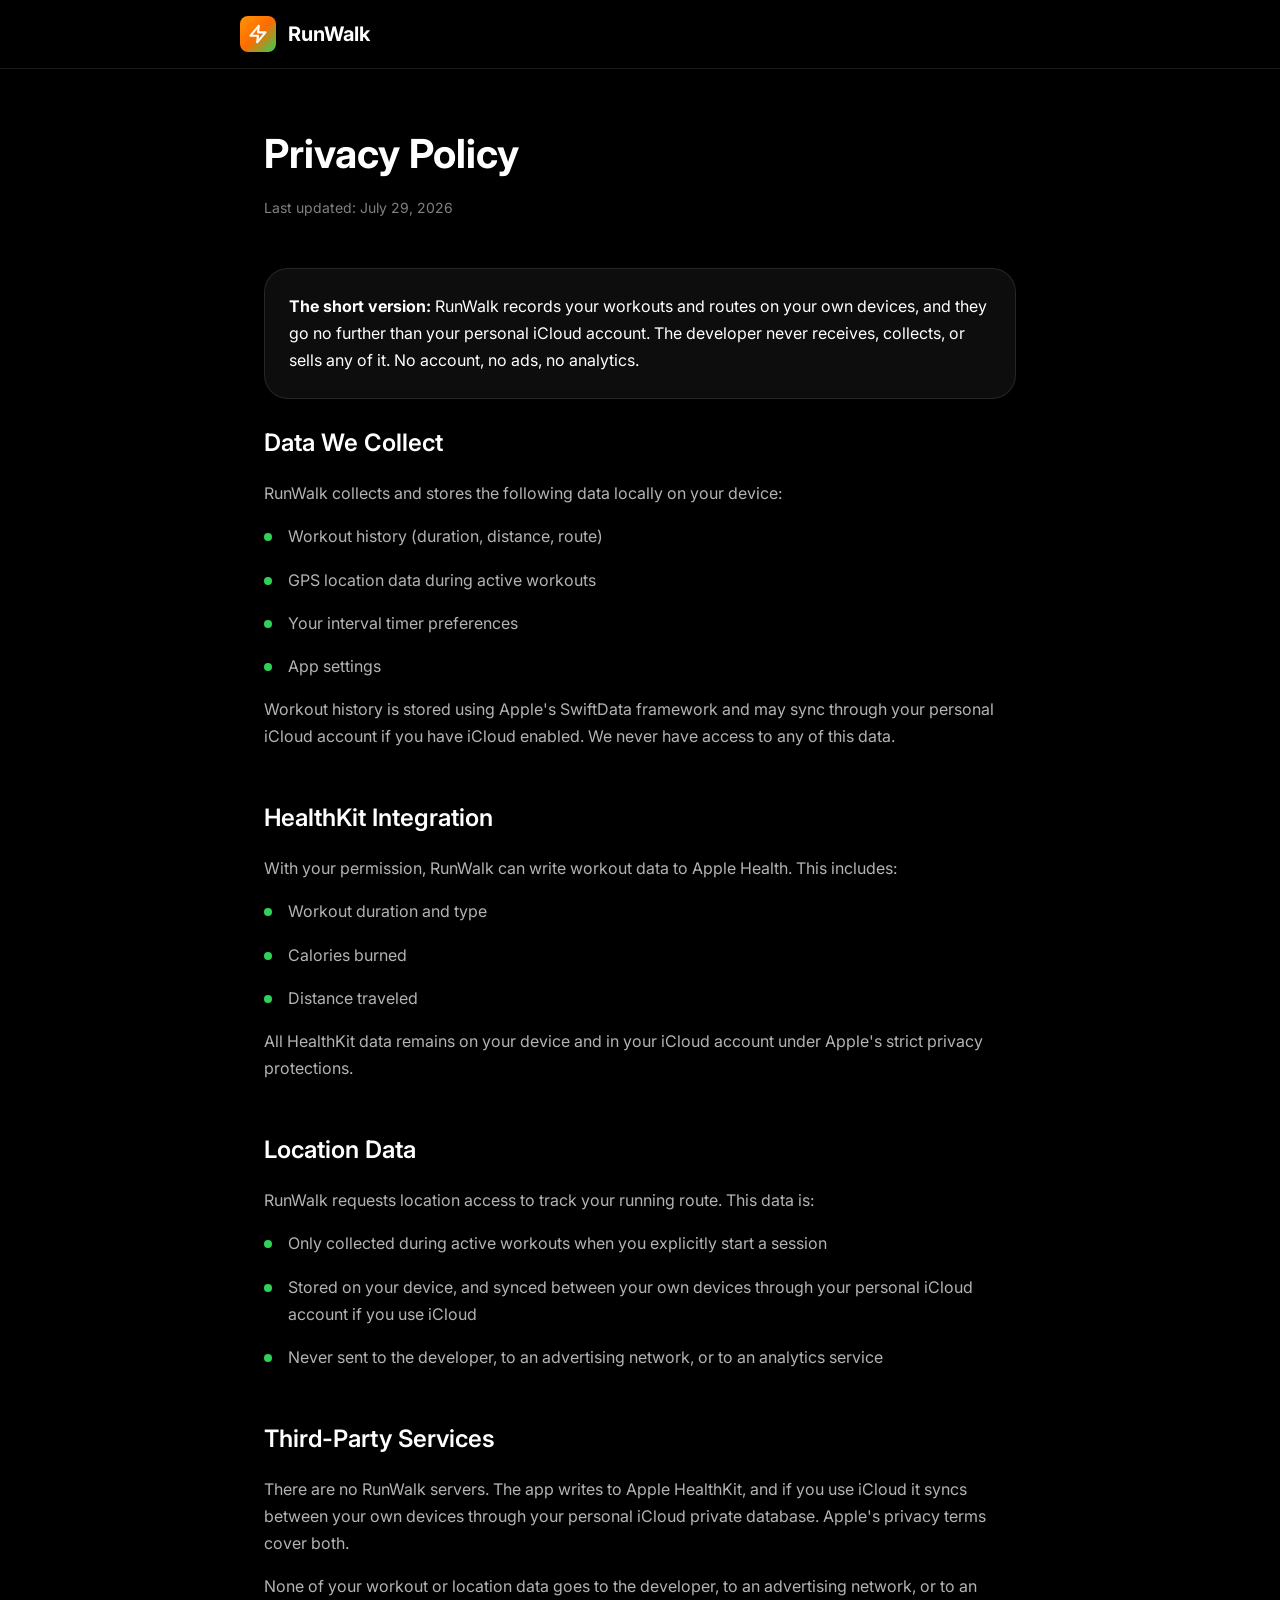
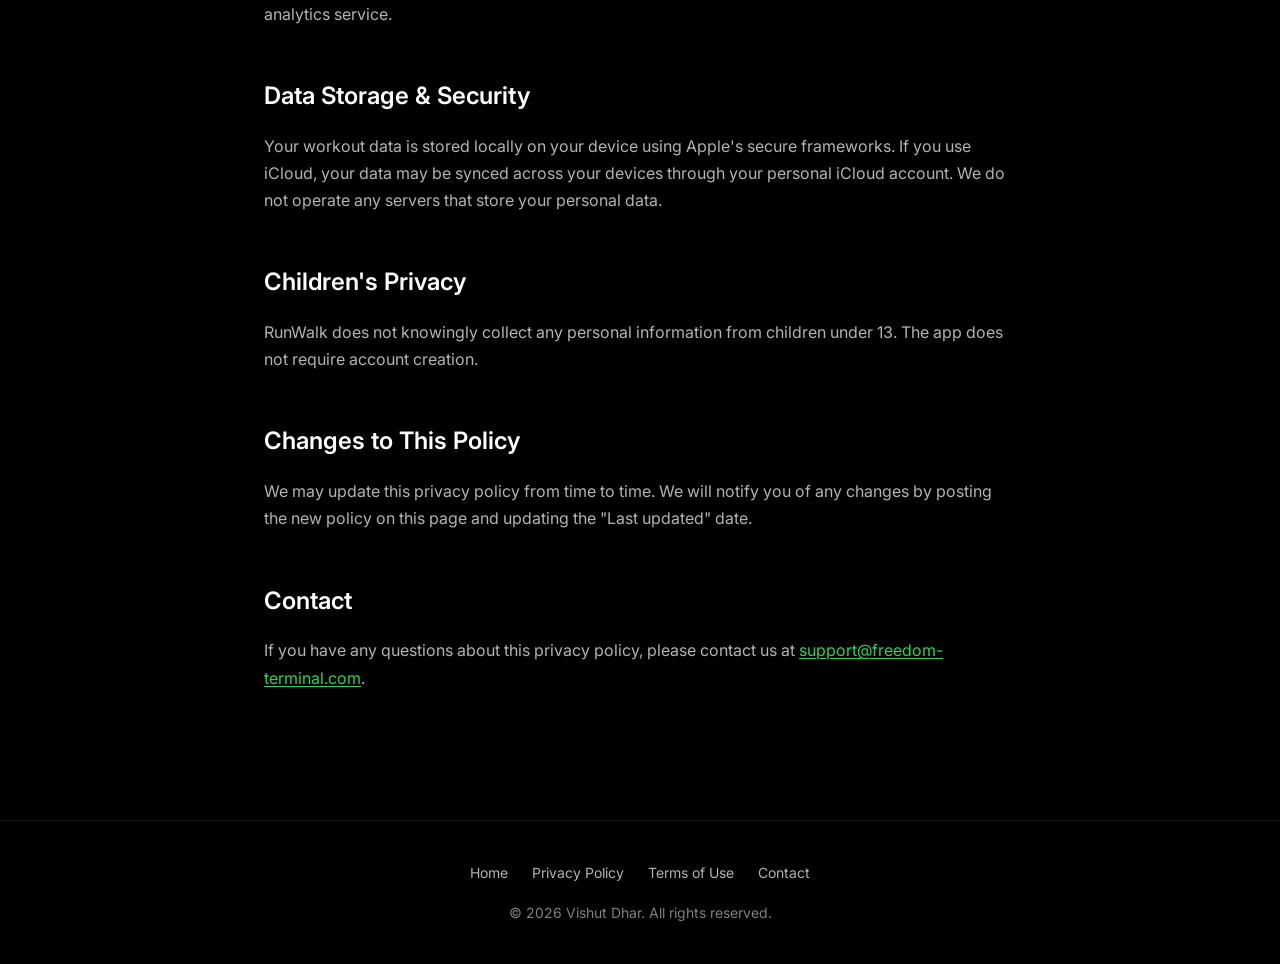
==== privacy.html @ a75c0022 "Take the overclaims out of the feature list and the policy The GPS card packed a live map and a save" ====
<!DOCTYPE html>
<html lang="en">
<head>
    <meta charset="UTF-8">
    <meta name="viewport" content="width=device-width, initial-scale=1.0">
    <meta name="description" content="RunWalk Privacy Policy - Learn how we protect your data.">
    <title>Privacy Policy - RunWalk</title>

    <link rel="icon" type="image/png" href="favicon.png">
    <link rel="apple-touch-icon" href="apple-touch-icon.png">

    <link rel="preconnect" href="https://fonts.googleapis.com">
    <link rel="preconnect" href="https://fonts.gstatic.com" crossorigin>
    <link href="https://fonts.googleapis.com/css2?family=Inter:wght@400;600;700&display=swap" rel="stylesheet">
    <link rel="canonical" href="https://vishutdhar.github.io/runwalk-site/privacy.html">
    <link rel="stylesheet" href="legal.css">
</head>
<body>
    <nav class="nav">
        <div class="nav-content">
            <a href="index.html" class="nav-logo">
                <div class="nav-logo-icon">
                    <svg width="20" height="20" viewBox="0 0 24 24" fill="none" stroke="white" stroke-width="2.5" stroke-linecap="round" stroke-linejoin="round" aria-hidden="true" focusable="false">
                        <path d="M13 2L3 14h9l-1 8 10-12h-9l1-8z"/>
                    </svg>
                </div>
                RunWalk
            </a>
        </div>
    </nav>

    <main class="content">
        <h1 class="page-title">Privacy Policy</h1>
        <p class="page-updated">Last updated: July 29, 2026</p>

        <div class="highlight-box">
            <p><strong>The short version:</strong> RunWalk records your workouts and routes on your own devices, and they go no further than your personal iCloud account. The developer never receives, collects, or sells any of it. No account, no ads, no analytics.</p>
        </div>

        <section class="section">
            <h2>Data We Collect</h2>
            <p>RunWalk collects and stores the following data locally on your device:</p>
            <ul role="list">
                <li>Workout history (duration, distance, route)</li>
                <li>GPS location data during active workouts</li>
                <li>Your interval timer preferences</li>
                <li>App settings</li>
            </ul>
            <p>Workout history is stored using Apple's SwiftData framework and may sync through your personal iCloud account if you have iCloud enabled. We never have access to any of this data.</p>
        </section>

        <section class="section">
            <h2>HealthKit Integration</h2>
            <p>With your permission, RunWalk can write workout data to Apple Health. This includes:</p>
            <ul role="list">
                <li>Workout duration and type</li>
                <li>Calories burned</li>
                <li>Distance traveled</li>
            </ul>
            <p>All HealthKit data remains on your device and in your iCloud account under Apple's strict privacy protections.</p>
        </section>

        <section class="section">
            <h2>Location Data</h2>
            <p>RunWalk requests location access to track your running route. This data is:</p>
            <ul role="list">
                <li>Only collected during active workouts when you explicitly start a session</li>
                <li>Stored on your device, and synced between your own devices through your personal iCloud account if you use iCloud</li>
                <li>Never sent to the developer, to an advertising network, or to an analytics service</li>
            </ul>
        </section>

        <section class="section">
            <h2>Third-Party Services</h2>
            <p>There are no RunWalk servers. The app writes to Apple HealthKit, and if you use iCloud it syncs between your own devices through your personal iCloud private database. Apple's privacy terms cover both.</p>
            <p>None of your workout or location data goes to the developer, to an advertising network, or to an analytics service.</p>
        </section>

        <section class="section">
            <h2>Data Storage & Security</h2>
            <p>Your workout data is stored locally on your device using Apple's secure frameworks. If you use iCloud, your data may be synced across your devices through your personal iCloud account. We do not operate any servers that store your personal data.</p>
        </section>

        <section class="section">
            <h2>Children's Privacy</h2>
            <p>RunWalk does not knowingly collect any personal information from children under 13. The app does not require account creation.</p>
        </section>

        <section class="section">
            <h2>Changes to This Policy</h2>
            <p>We may update this privacy policy from time to time. We will notify you of any changes by posting the new policy on this page and updating the "Last updated" date.</p>
        </section>

        <section class="section">
            <h2>Contact</h2>
            <p>If you have any questions about this privacy policy, please contact us at <a href="mailto:support@freedom-terminal.com">support@freedom-terminal.com</a>.</p>
        </section>
    </main>

    <footer class="footer">
        <div class="footer-links">
            <a href="index.html" class="footer-link">Home</a>
            <a href="privacy.html" class="footer-link">Privacy Policy</a>
            <a href="terms.html" class="footer-link">Terms of Use</a>
            <a href="mailto:support@freedom-terminal.com" class="footer-link">Contact</a>
        </div>
        <p class="footer-copyright">&copy; 2026 Vishut Dhar. All rights reserved.</p>
    </footer>
</body>
</html>
---- legal.css ----
/* Shared styles for legal pages (Privacy Policy, Terms of Use) */

:root {
    --color-bg: #000000;
    --color-bg-elevated: #1c1c1e;
    --color-bg-glass: rgba(255, 255, 255, 0.05);
    --color-border-glass: rgba(255, 255, 255, 0.1);
    --color-text-primary: #ffffff;
    --color-text-secondary: rgba(255, 255, 255, 0.7);
    --color-text-tertiary: rgba(255, 255, 255, 0.5);
    --color-accent: #30d158;
    --gradient-hero: linear-gradient(135deg, #ff9500 0%, #ff6b00 50%, #30d158 100%);
    --font-family: 'Inter', -apple-system, BlinkMacSystemFont, 'Segoe UI', Roboto, sans-serif;
    --radius-sm: 8px;
    --radius-lg: 24px;
    --max-width: 800px;
}

*, *::before, *::after {
    margin: 0;
    padding: 0;
    box-sizing: border-box;
}

html {
    scroll-behavior: smooth;
    -webkit-font-smoothing: antialiased;
}

body {
    font-family: var(--font-family);
    background-color: var(--color-bg);
    color: var(--color-text-primary);
    line-height: 1.7;
}

a {
    color: var(--color-accent);
    text-decoration: none;
}

a:hover {
    text-decoration: underline;
}

/* Links sitting inside a sentence are underlined at rest, not only on hover.
   The accent against body text is close to 1:1 in luminance, so colour alone
   is no distinction at all to a reader who cannot separate those two hues.
   Links in the nav and footer are found by position rather than by contrast
   with surrounding prose, so they keep the plain treatment. */
.section p a,
.section li a,
.highlight-box a {
    text-decoration: underline;
    text-underline-offset: 2px;
}

a:focus-visible {
    outline: 2px solid var(--color-accent);
    outline-offset: 2px;
}

.nav {
    position: fixed;
    top: 0;
    left: 0;
    right: 0;
    z-index: 1000;
    padding: 16px 24px;
    background: rgba(0, 0, 0, 0.8);
    backdrop-filter: blur(20px);
    -webkit-backdrop-filter: blur(20px);
    border-bottom: 1px solid var(--color-border-glass);
}

.nav-content {
    max-width: var(--max-width);
    margin: 0 auto;
    display: flex;
    align-items: center;
    justify-content: space-between;
}

.nav-logo {
    display: flex;
    align-items: center;
    gap: 12px;
    font-weight: 700;
    font-size: 1.25rem;
    color: var(--color-text-primary);
    text-decoration: none;
}

.nav-logo-icon {
    width: 36px;
    height: 36px;
    background: var(--gradient-hero);
    border-radius: var(--radius-sm);
    display: flex;
    align-items: center;
    justify-content: center;
}

.content {
    max-width: var(--max-width);
    margin: 0 auto;
    padding: 120px 24px 80px;
}

.page-title {
    font-size: 2.5rem;
    font-weight: 700;
    margin-bottom: 8px;
}

.page-updated {
    color: var(--color-text-tertiary);
    font-size: 0.875rem;
    margin-bottom: 48px;
}

.section {
    margin-bottom: 48px;
}

.section h2 {
    font-size: 1.5rem;
    font-weight: 600;
    margin-bottom: 16px;
    color: var(--color-text-primary);
}

.section p, .section li {
    color: var(--color-text-secondary);
    margin-bottom: 16px;
}

.section ul {
    list-style: none;
    padding-left: 0;
}

.section li {
    padding-left: 24px;
    position: relative;
}

.section li::before {
    content: '';
    position: absolute;
    left: 0;
    top: 10px;
    width: 8px;
    height: 8px;
    background: var(--color-accent);
    border-radius: 50%;
}

.highlight-box {
    background: var(--color-bg-glass);
    border: 1px solid var(--color-border-glass);
    border-radius: var(--radius-lg);
    padding: 24px;
    margin: 24px 0;
}

.highlight-box p {
    margin-bottom: 0;
}

.footer {
    border-top: 1px solid var(--color-border-glass);
    padding: 40px 24px;
    text-align: center;
}

.footer-links {
    display: flex;
    gap: 24px;
    justify-content: center;
    margin-bottom: 16px;
}

.footer-link {
    color: var(--color-text-secondary);
    font-size: 0.875rem;
}

.footer-copyright {
    color: var(--color-text-tertiary);
    font-size: 0.875rem;
}
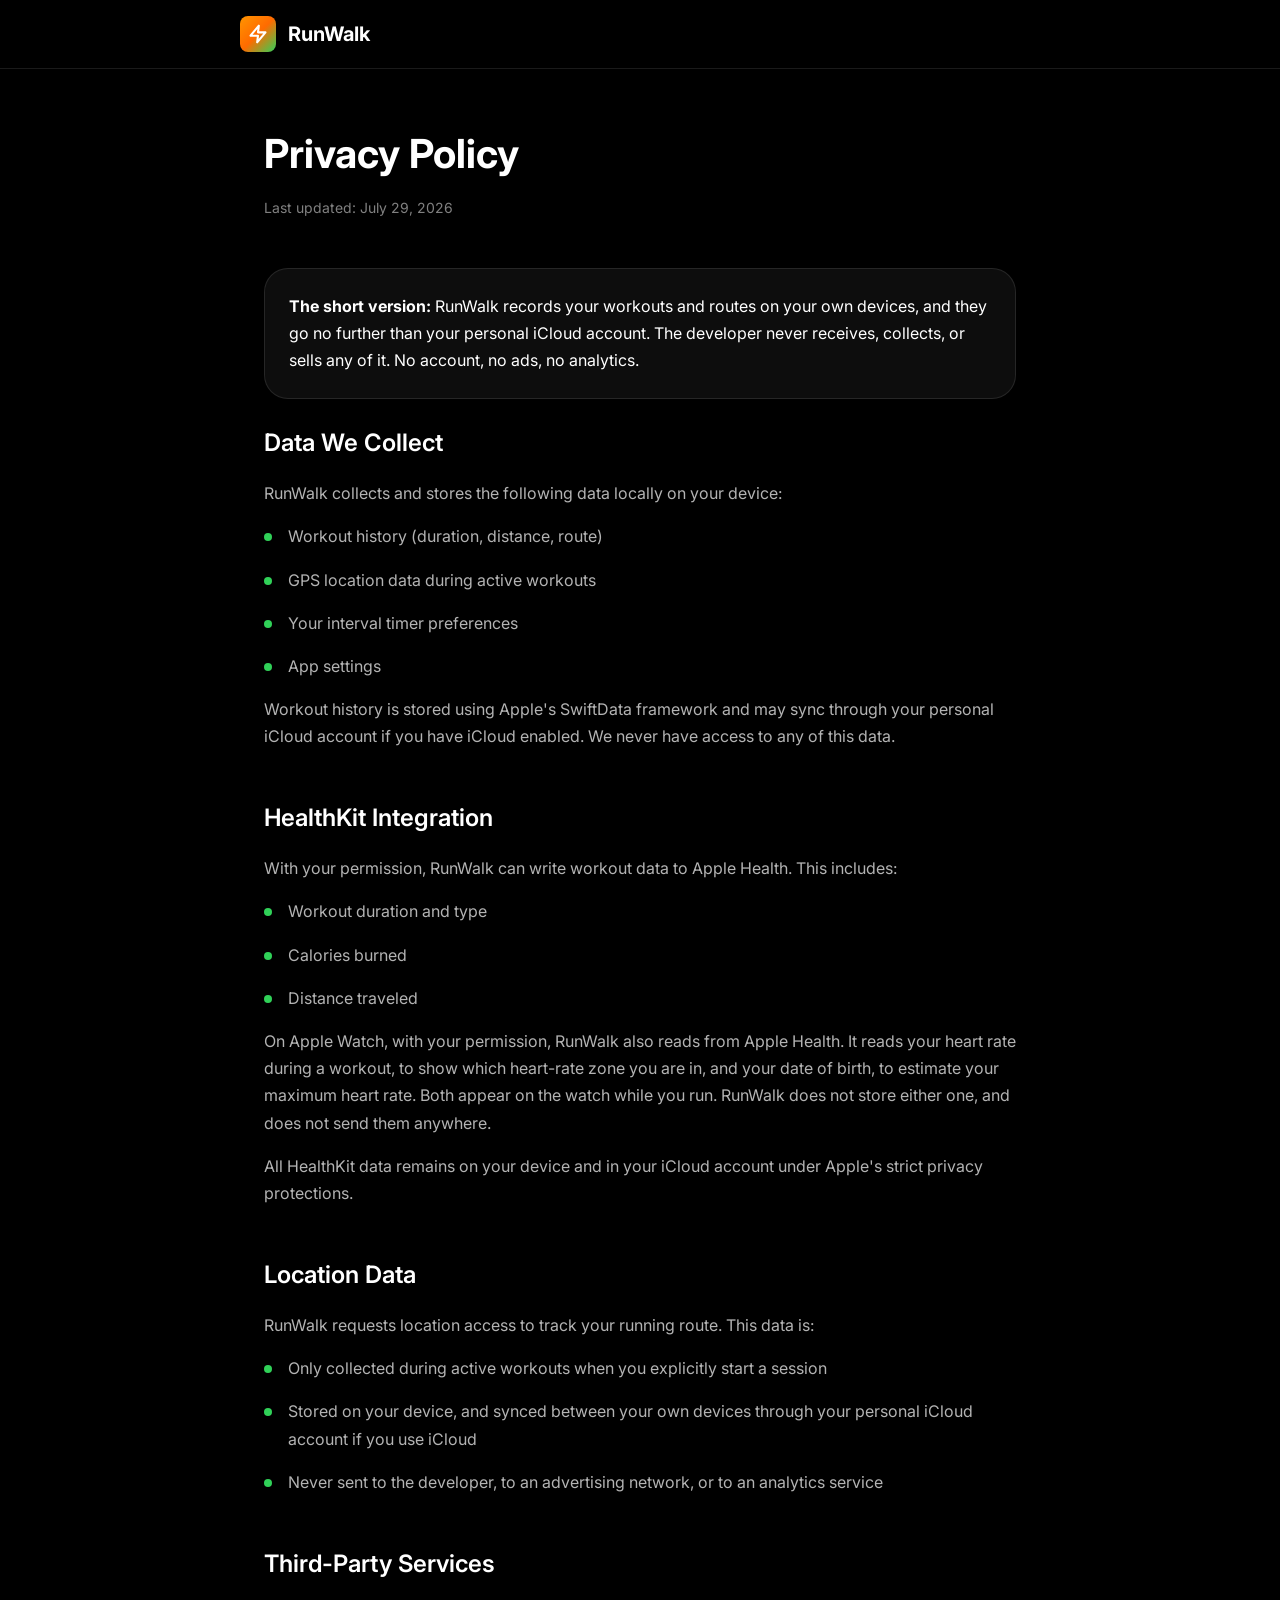
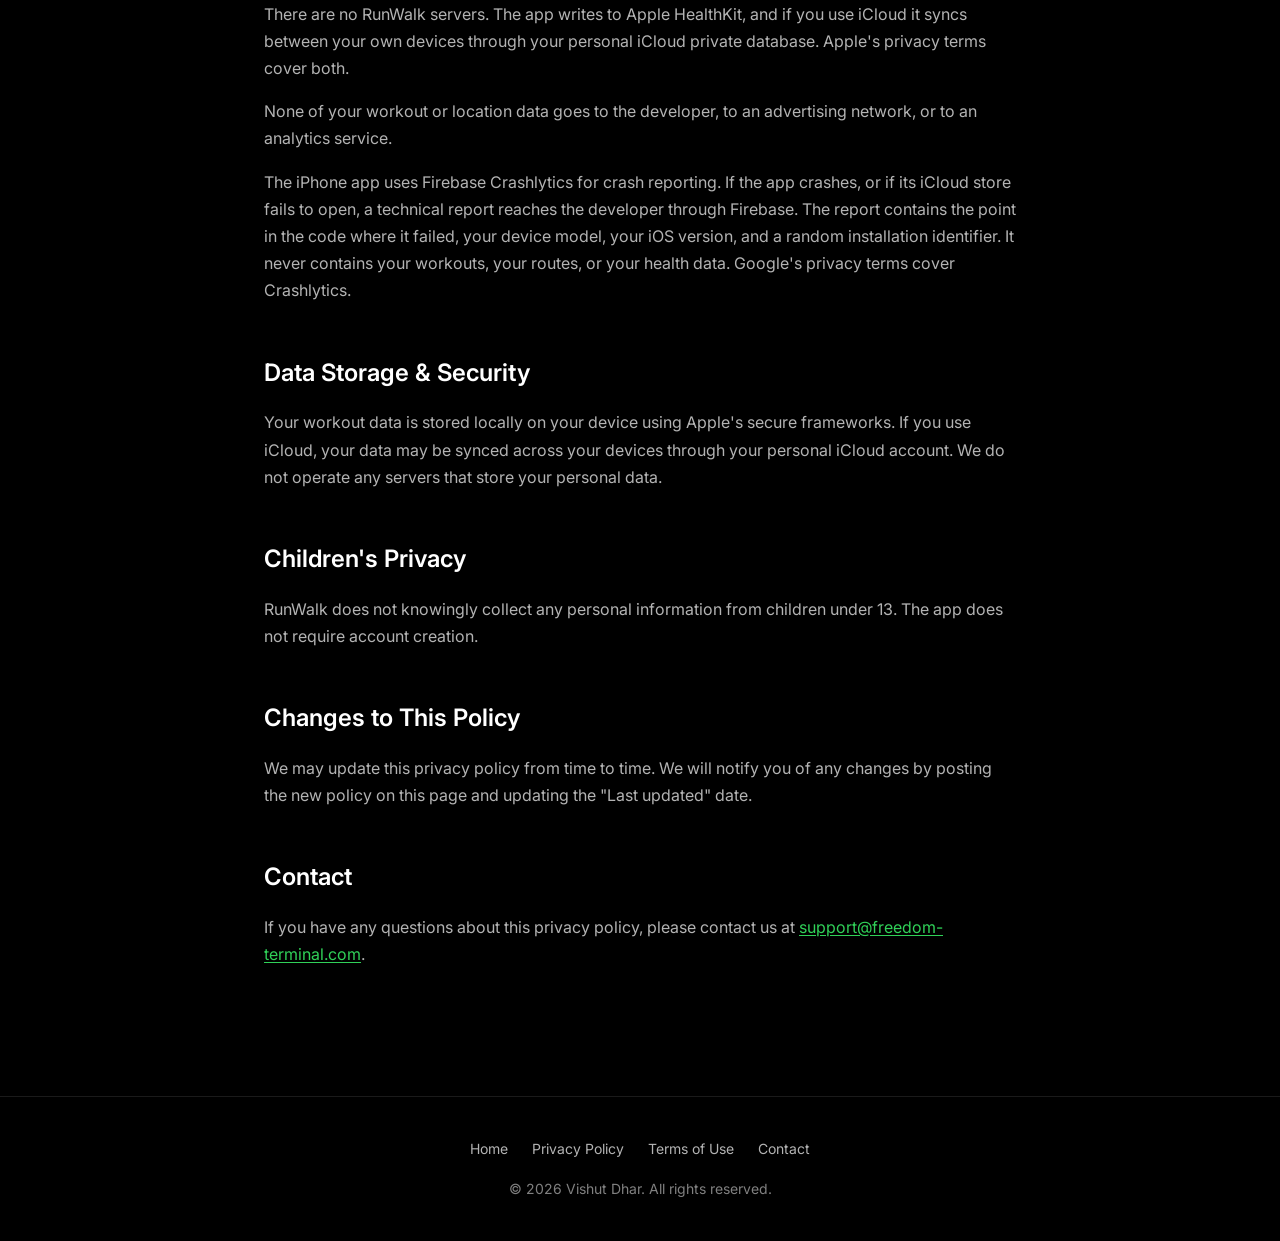
==== commit 23f4d880: "Disclose the health reads and the crash reports The HealthKit section described only what the app wr" ====
--- a/privacy.html
+++ b/privacy.html
@@ -57,6 +57,7 @@
                 <li>Calories burned</li>
                 <li>Distance traveled</li>
             </ul>
+            <p>On Apple Watch, with your permission, RunWalk also reads from Apple Health. It reads your heart rate during a workout, to show which heart-rate zone you are in, and your date of birth, to estimate your maximum heart rate. Both appear on the watch while you run. RunWalk does not store either one, and does not send them anywhere.</p>
             <p>All HealthKit data remains on your device and in your iCloud account under Apple's strict privacy protections.</p>
         </section>
 
@@ -74,6 +75,7 @@
             <h2>Third-Party Services</h2>
             <p>There are no RunWalk servers. The app writes to Apple HealthKit, and if you use iCloud it syncs between your own devices through your personal iCloud private database. Apple's privacy terms cover both.</p>
             <p>None of your workout or location data goes to the developer, to an advertising network, or to an analytics service.</p>
+            <p>The iPhone app uses Firebase Crashlytics for crash reporting. If the app crashes, or if its iCloud store fails to open, a technical report reaches the developer through Firebase. The report contains the point in the code where it failed, your device model, your iOS version, and a random installation identifier. It never contains your workouts, your routes, or your health data. Google's privacy terms cover Crashlytics.</p>
         </section>
 
         <section class="section">
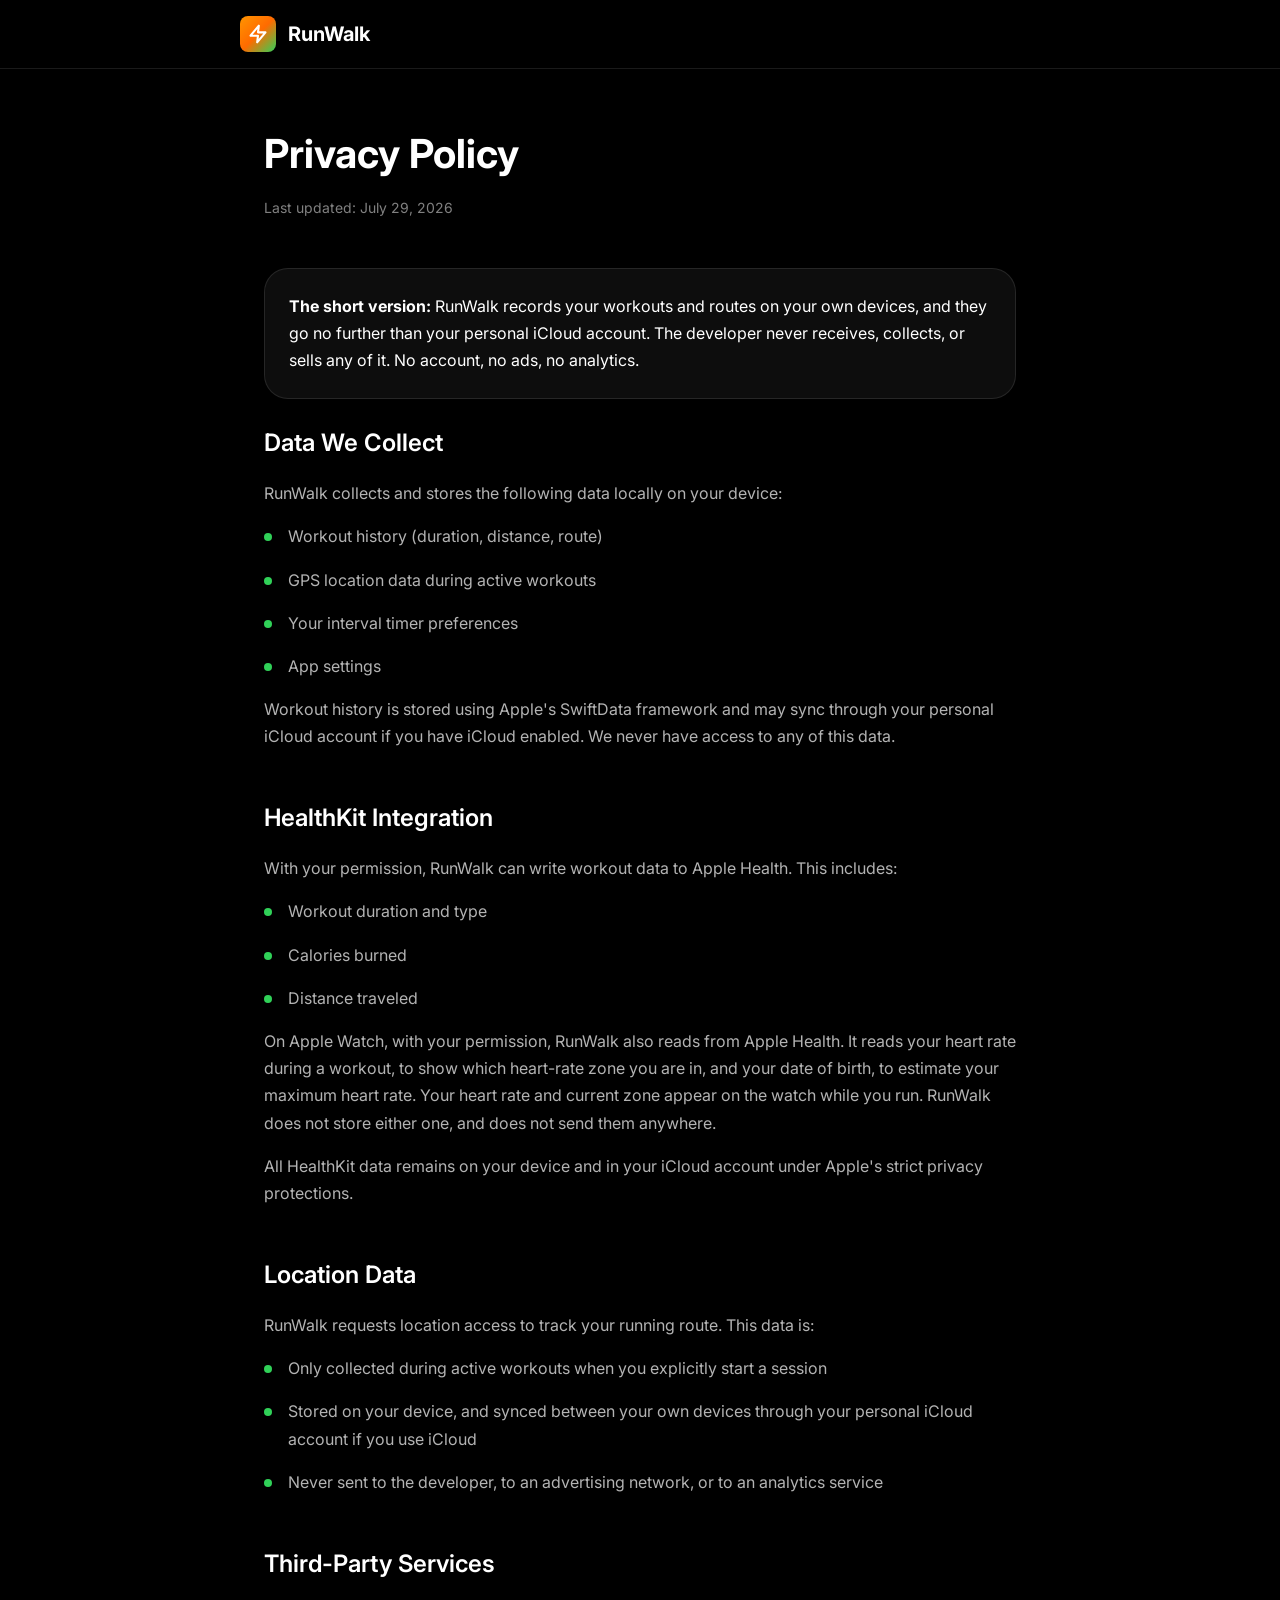
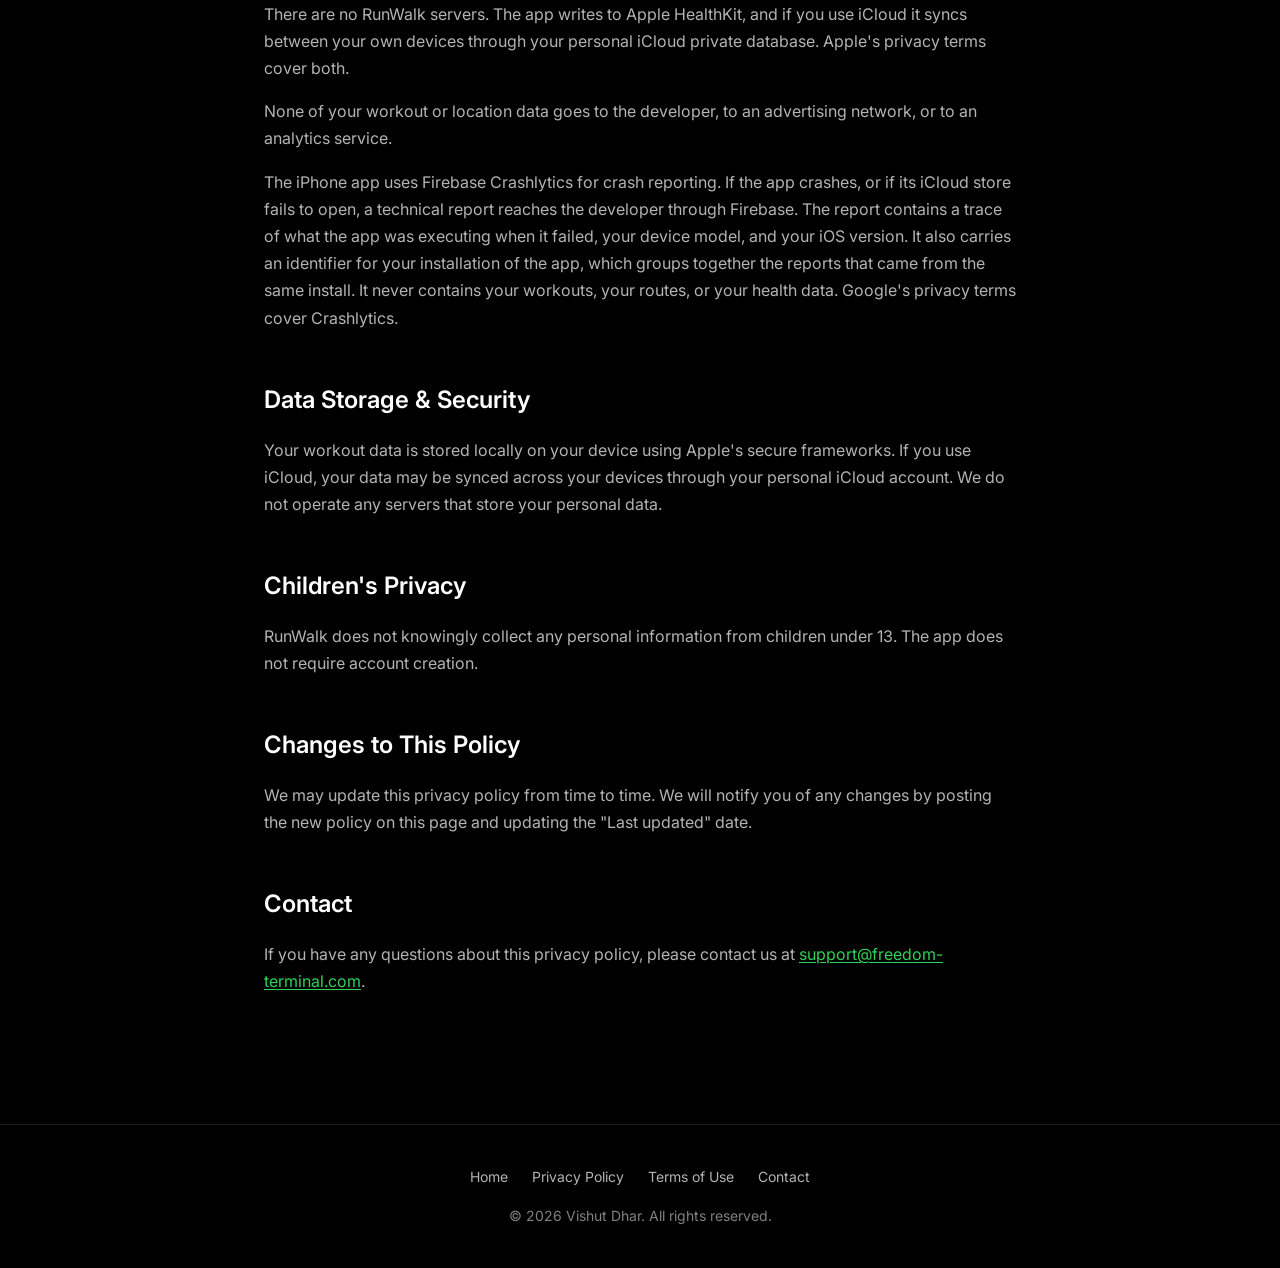
==== commit f8111222: "Say what the watch shows and what a crash report carries The heart-rate paragraph said both readings" ====
--- a/privacy.html
+++ b/privacy.html
@@ -57,7 +57,7 @@
                 <li>Calories burned</li>
                 <li>Distance traveled</li>
             </ul>
-            <p>On Apple Watch, with your permission, RunWalk also reads from Apple Health. It reads your heart rate during a workout, to show which heart-rate zone you are in, and your date of birth, to estimate your maximum heart rate. Both appear on the watch while you run. RunWalk does not store either one, and does not send them anywhere.</p>
+            <p>On Apple Watch, with your permission, RunWalk also reads from Apple Health. It reads your heart rate during a workout, to show which heart-rate zone you are in, and your date of birth, to estimate your maximum heart rate. Your heart rate and current zone appear on the watch while you run. RunWalk does not store either one, and does not send them anywhere.</p>
             <p>All HealthKit data remains on your device and in your iCloud account under Apple's strict privacy protections.</p>
         </section>
 
@@ -75,7 +75,7 @@
             <h2>Third-Party Services</h2>
             <p>There are no RunWalk servers. The app writes to Apple HealthKit, and if you use iCloud it syncs between your own devices through your personal iCloud private database. Apple's privacy terms cover both.</p>
             <p>None of your workout or location data goes to the developer, to an advertising network, or to an analytics service.</p>
-            <p>The iPhone app uses Firebase Crashlytics for crash reporting. If the app crashes, or if its iCloud store fails to open, a technical report reaches the developer through Firebase. The report contains the point in the code where it failed, your device model, your iOS version, and a random installation identifier. It never contains your workouts, your routes, or your health data. Google's privacy terms cover Crashlytics.</p>
+            <p>The iPhone app uses Firebase Crashlytics for crash reporting. If the app crashes, or if its iCloud store fails to open, a technical report reaches the developer through Firebase. The report contains a trace of what the app was executing when it failed, your device model, and your iOS version. It also carries an identifier for your installation of the app, which groups together the reports that came from the same install. It never contains your workouts, your routes, or your health data. Google's privacy terms cover Crashlytics.</p>
         </section>
 
         <section class="section">
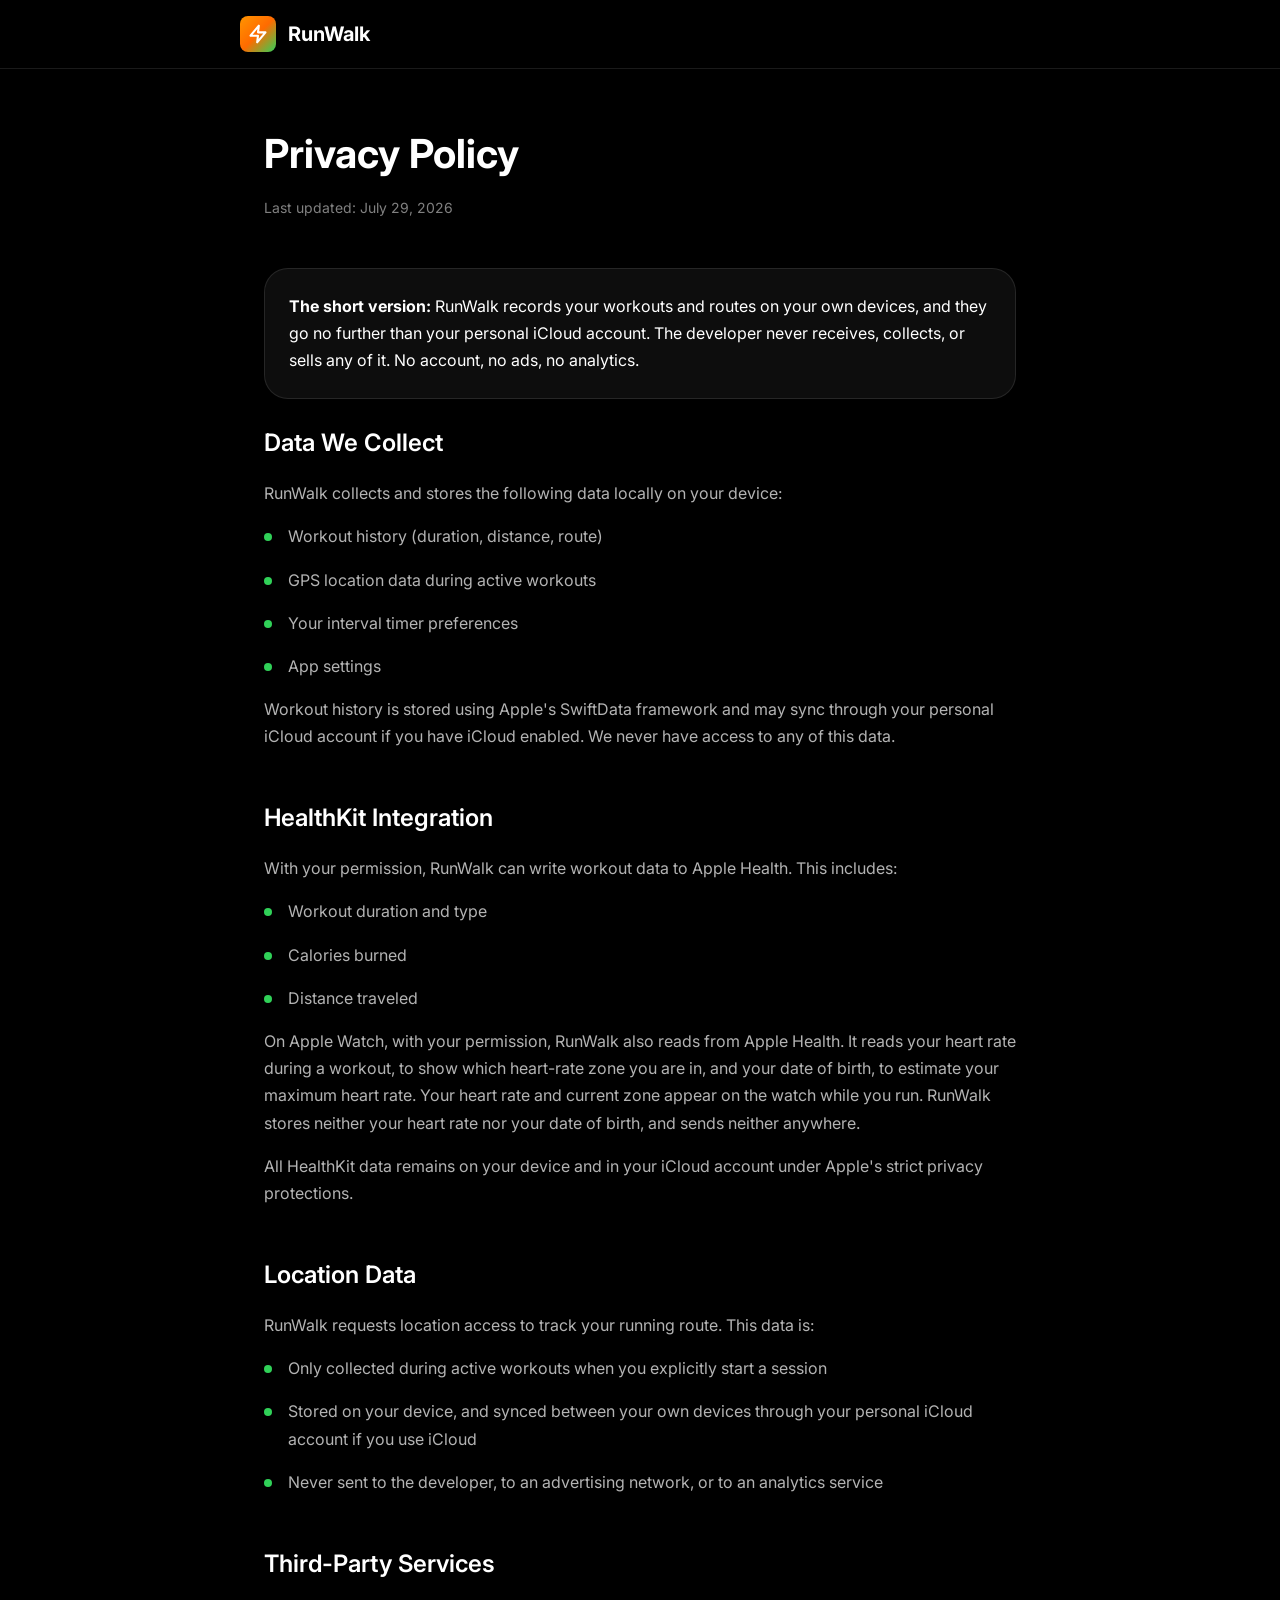
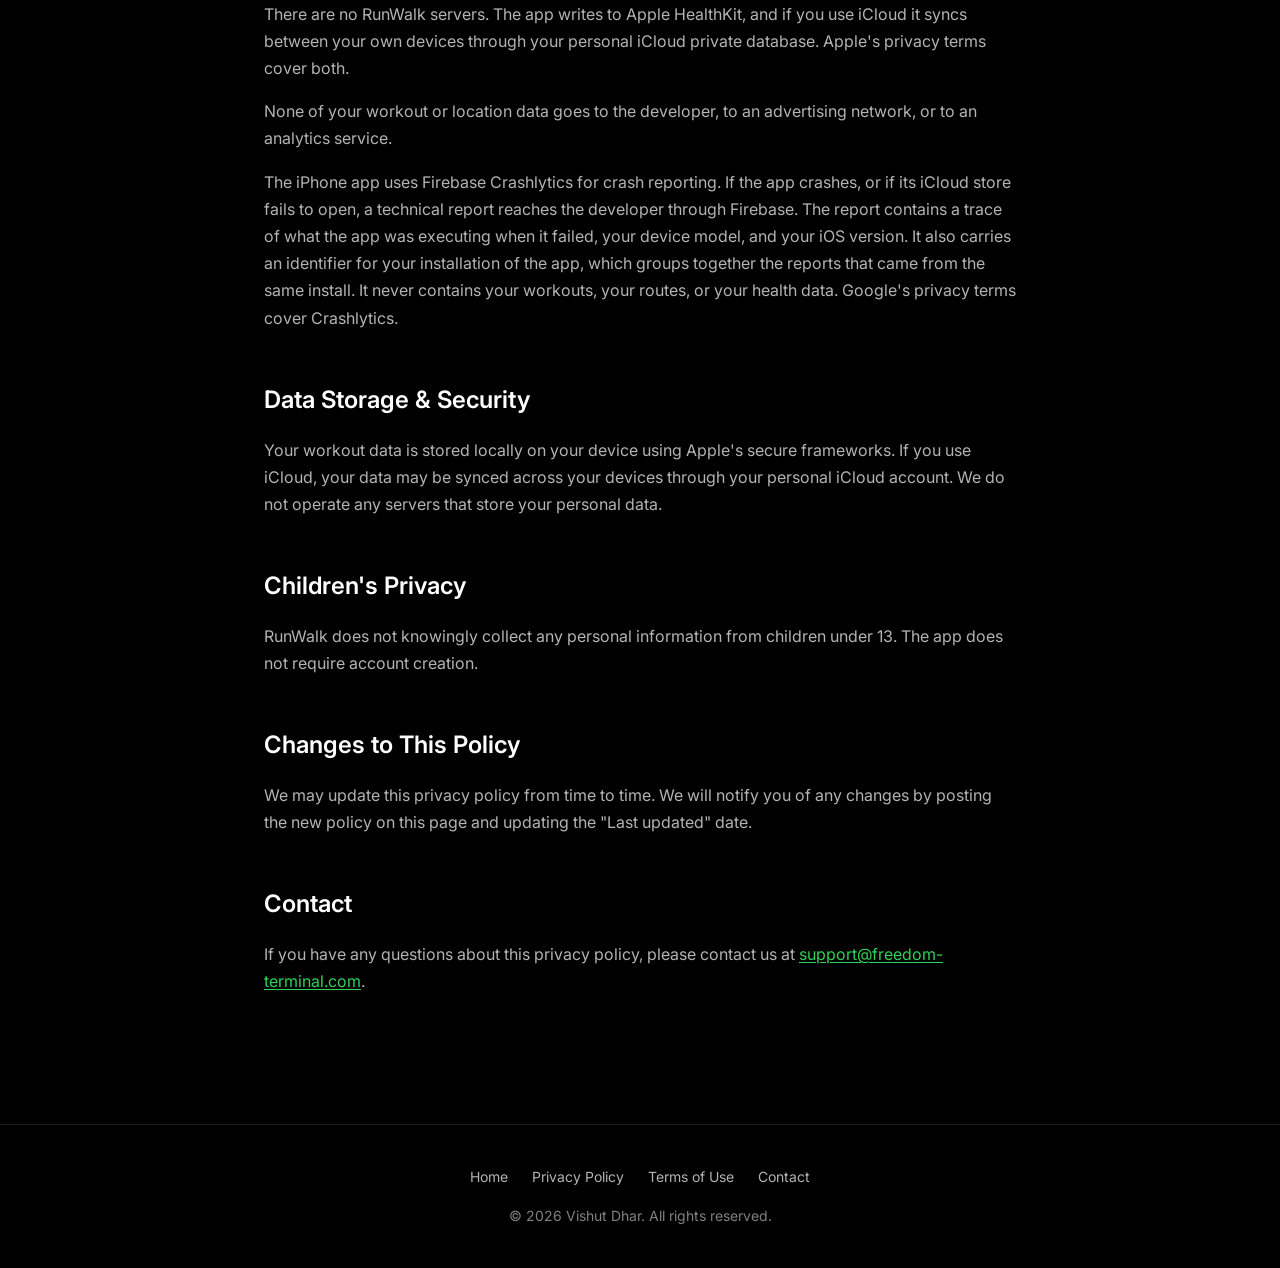
==== commit c221e901: "Name the two readings the sentence is about Once the sentence before it started naming the heart rat" ====
--- a/privacy.html
+++ b/privacy.html
@@ -57,7 +57,7 @@
                 <li>Calories burned</li>
                 <li>Distance traveled</li>
             </ul>
-            <p>On Apple Watch, with your permission, RunWalk also reads from Apple Health. It reads your heart rate during a workout, to show which heart-rate zone you are in, and your date of birth, to estimate your maximum heart rate. Your heart rate and current zone appear on the watch while you run. RunWalk does not store either one, and does not send them anywhere.</p>
+            <p>On Apple Watch, with your permission, RunWalk also reads from Apple Health. It reads your heart rate during a workout, to show which heart-rate zone you are in, and your date of birth, to estimate your maximum heart rate. Your heart rate and current zone appear on the watch while you run. RunWalk stores neither your heart rate nor your date of birth, and sends neither anywhere.</p>
             <p>All HealthKit data remains on your device and in your iCloud account under Apple's strict privacy protections.</p>
         </section>
 
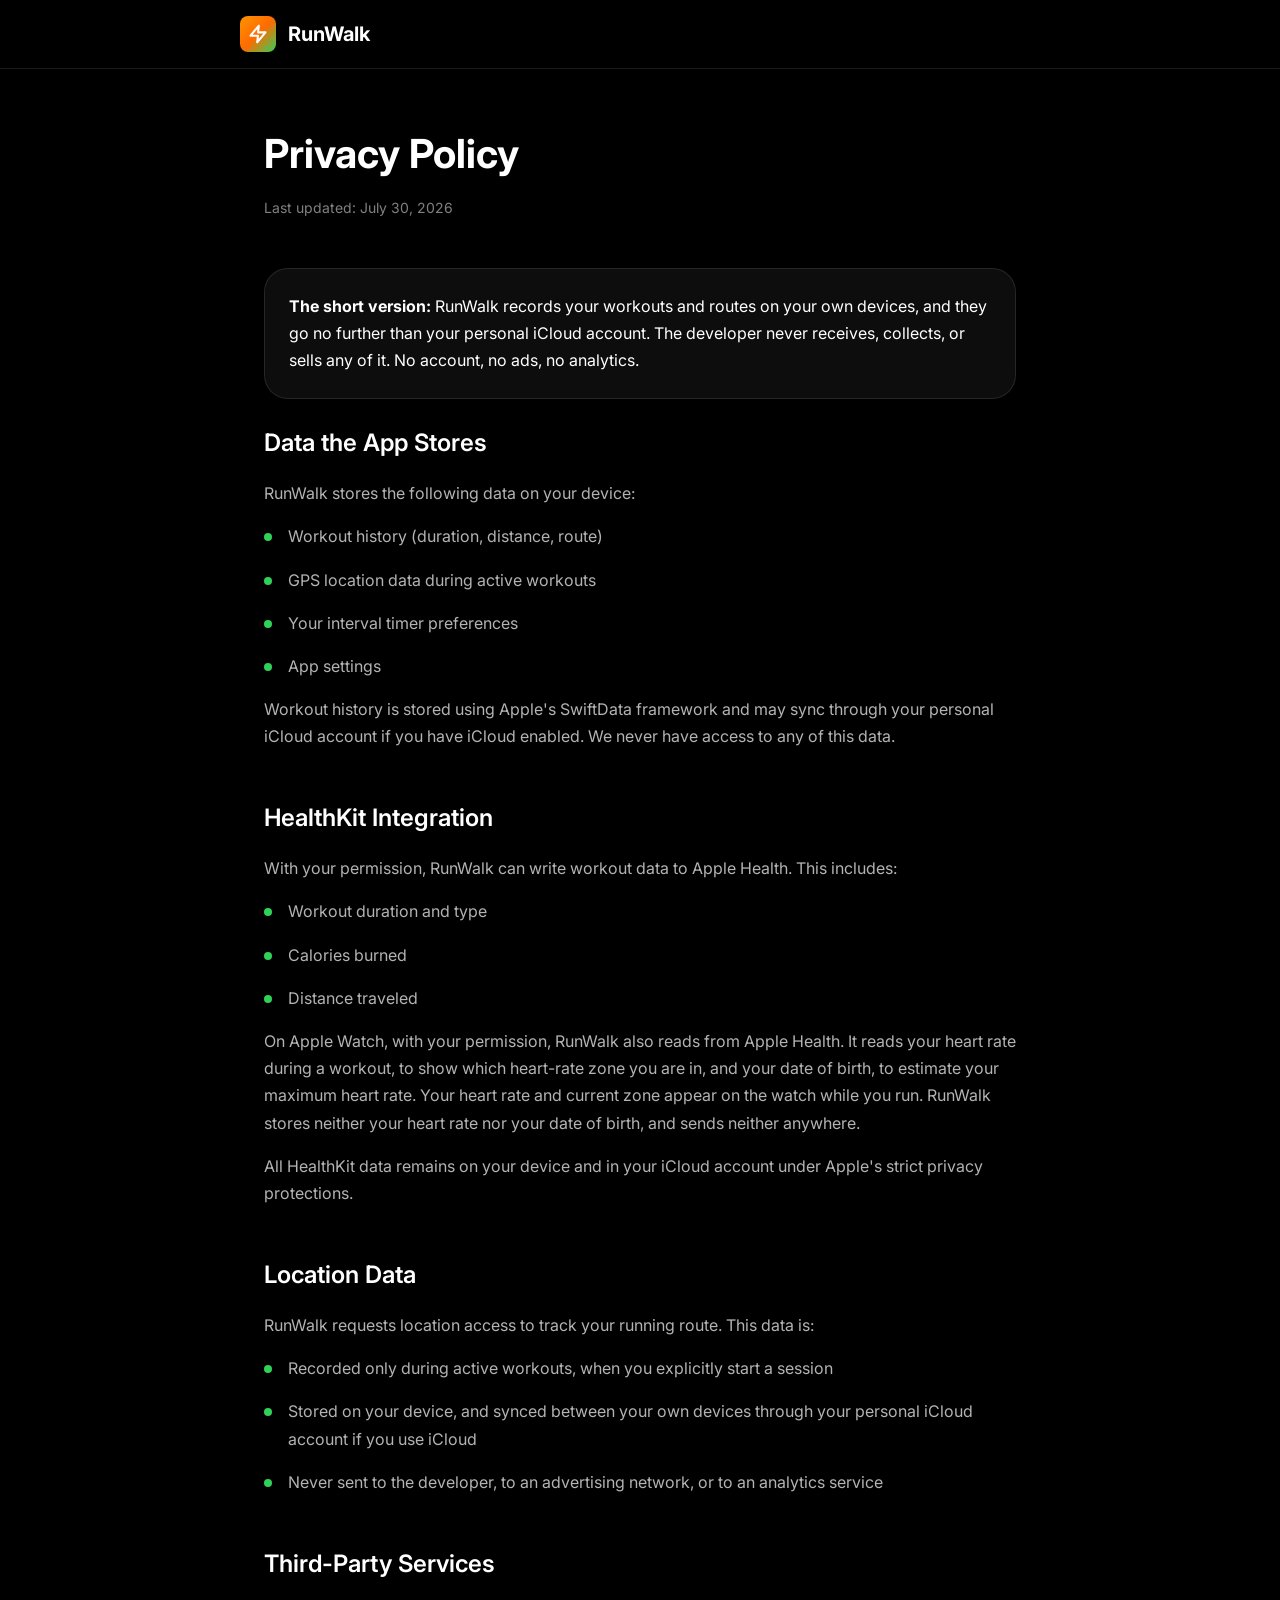
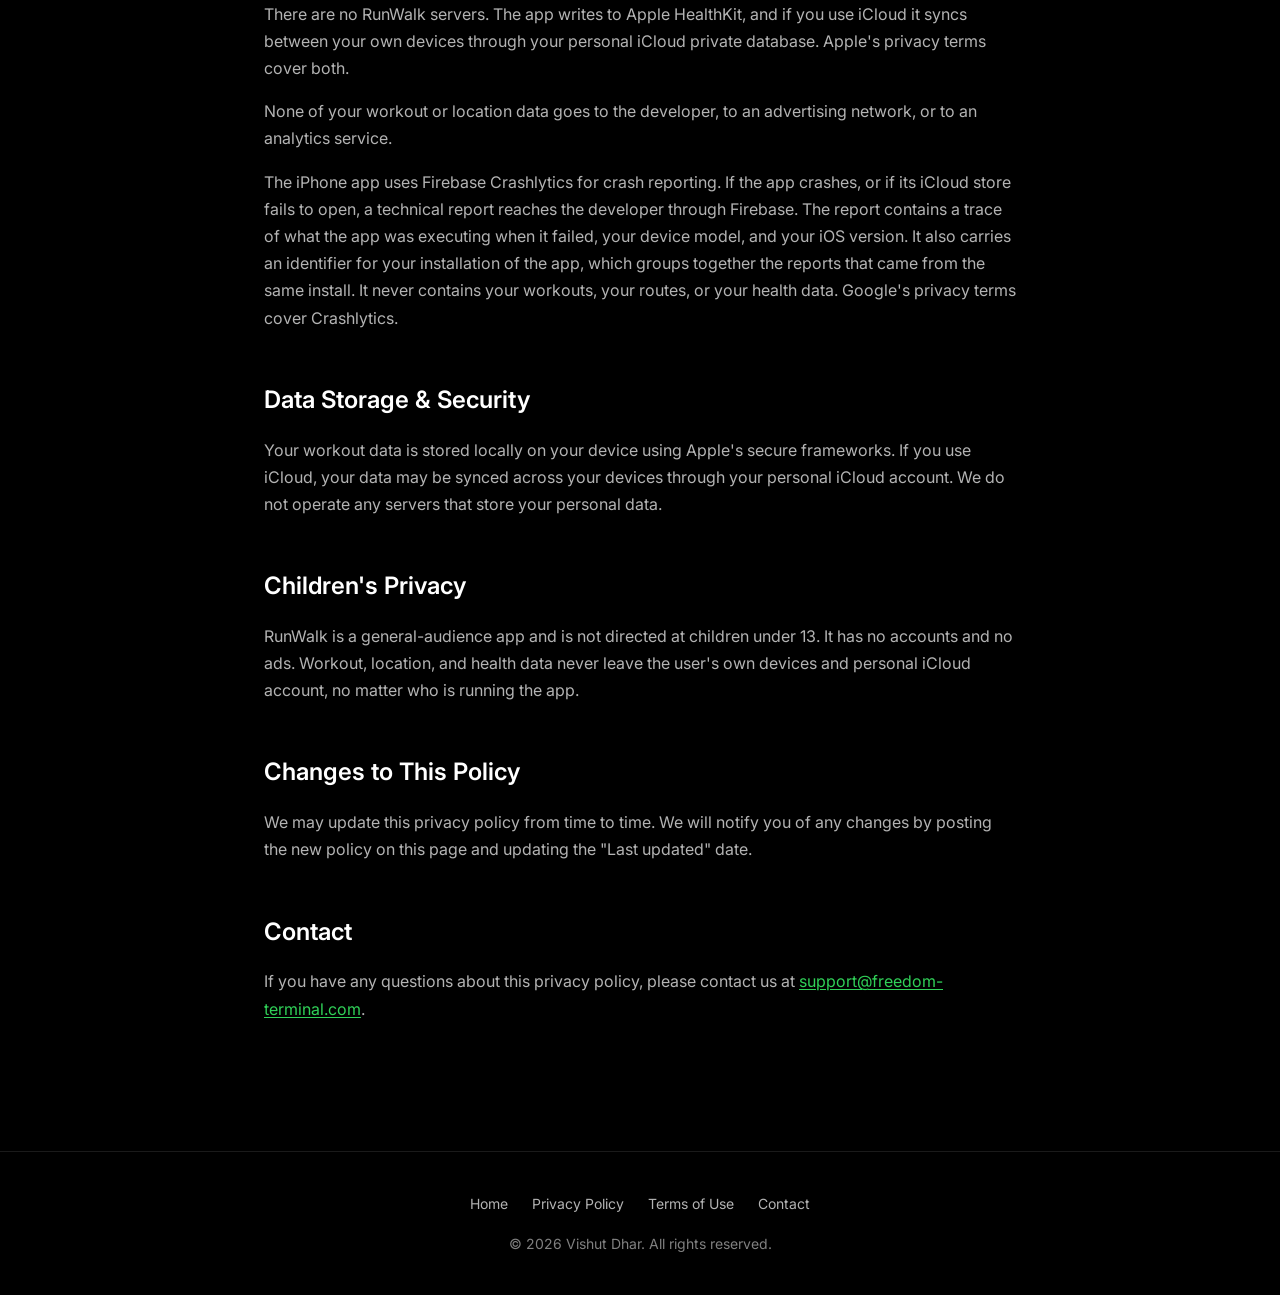
==== commit 48f35ba8: "Give "collect" one meaning, and say what protects a child The page used one word for two things. "Da" ====
--- a/privacy.html
+++ b/privacy.html
@@ -31,15 +31,15 @@
 
     <main class="content">
         <h1 class="page-title">Privacy Policy</h1>
-        <p class="page-updated">Last updated: July 29, 2026</p>
+        <p class="page-updated">Last updated: July 30, 2026</p>
 
         <div class="highlight-box">
             <p><strong>The short version:</strong> RunWalk records your workouts and routes on your own devices, and they go no further than your personal iCloud account. The developer never receives, collects, or sells any of it. No account, no ads, no analytics.</p>
         </div>
 
         <section class="section">
-            <h2>Data We Collect</h2>
-            <p>RunWalk collects and stores the following data locally on your device:</p>
+            <h2>Data the App Stores</h2>
+            <p>RunWalk stores the following data on your device:</p>
             <ul role="list">
                 <li>Workout history (duration, distance, route)</li>
                 <li>GPS location data during active workouts</li>
@@ -65,7 +65,7 @@
             <h2>Location Data</h2>
             <p>RunWalk requests location access to track your running route. This data is:</p>
             <ul role="list">
-                <li>Only collected during active workouts when you explicitly start a session</li>
+                <li>Recorded only during active workouts, when you explicitly start a session</li>
                 <li>Stored on your device, and synced between your own devices through your personal iCloud account if you use iCloud</li>
                 <li>Never sent to the developer, to an advertising network, or to an analytics service</li>
             </ul>
@@ -85,7 +85,7 @@
 
         <section class="section">
             <h2>Children's Privacy</h2>
-            <p>RunWalk does not knowingly collect any personal information from children under 13. The app does not require account creation.</p>
+            <p>RunWalk is a general-audience app and is not directed at children under 13. It has no accounts and no ads. Workout, location, and health data never leave the user's own devices and personal iCloud account, no matter who is running the app.</p>
         </section>
 
         <section class="section">
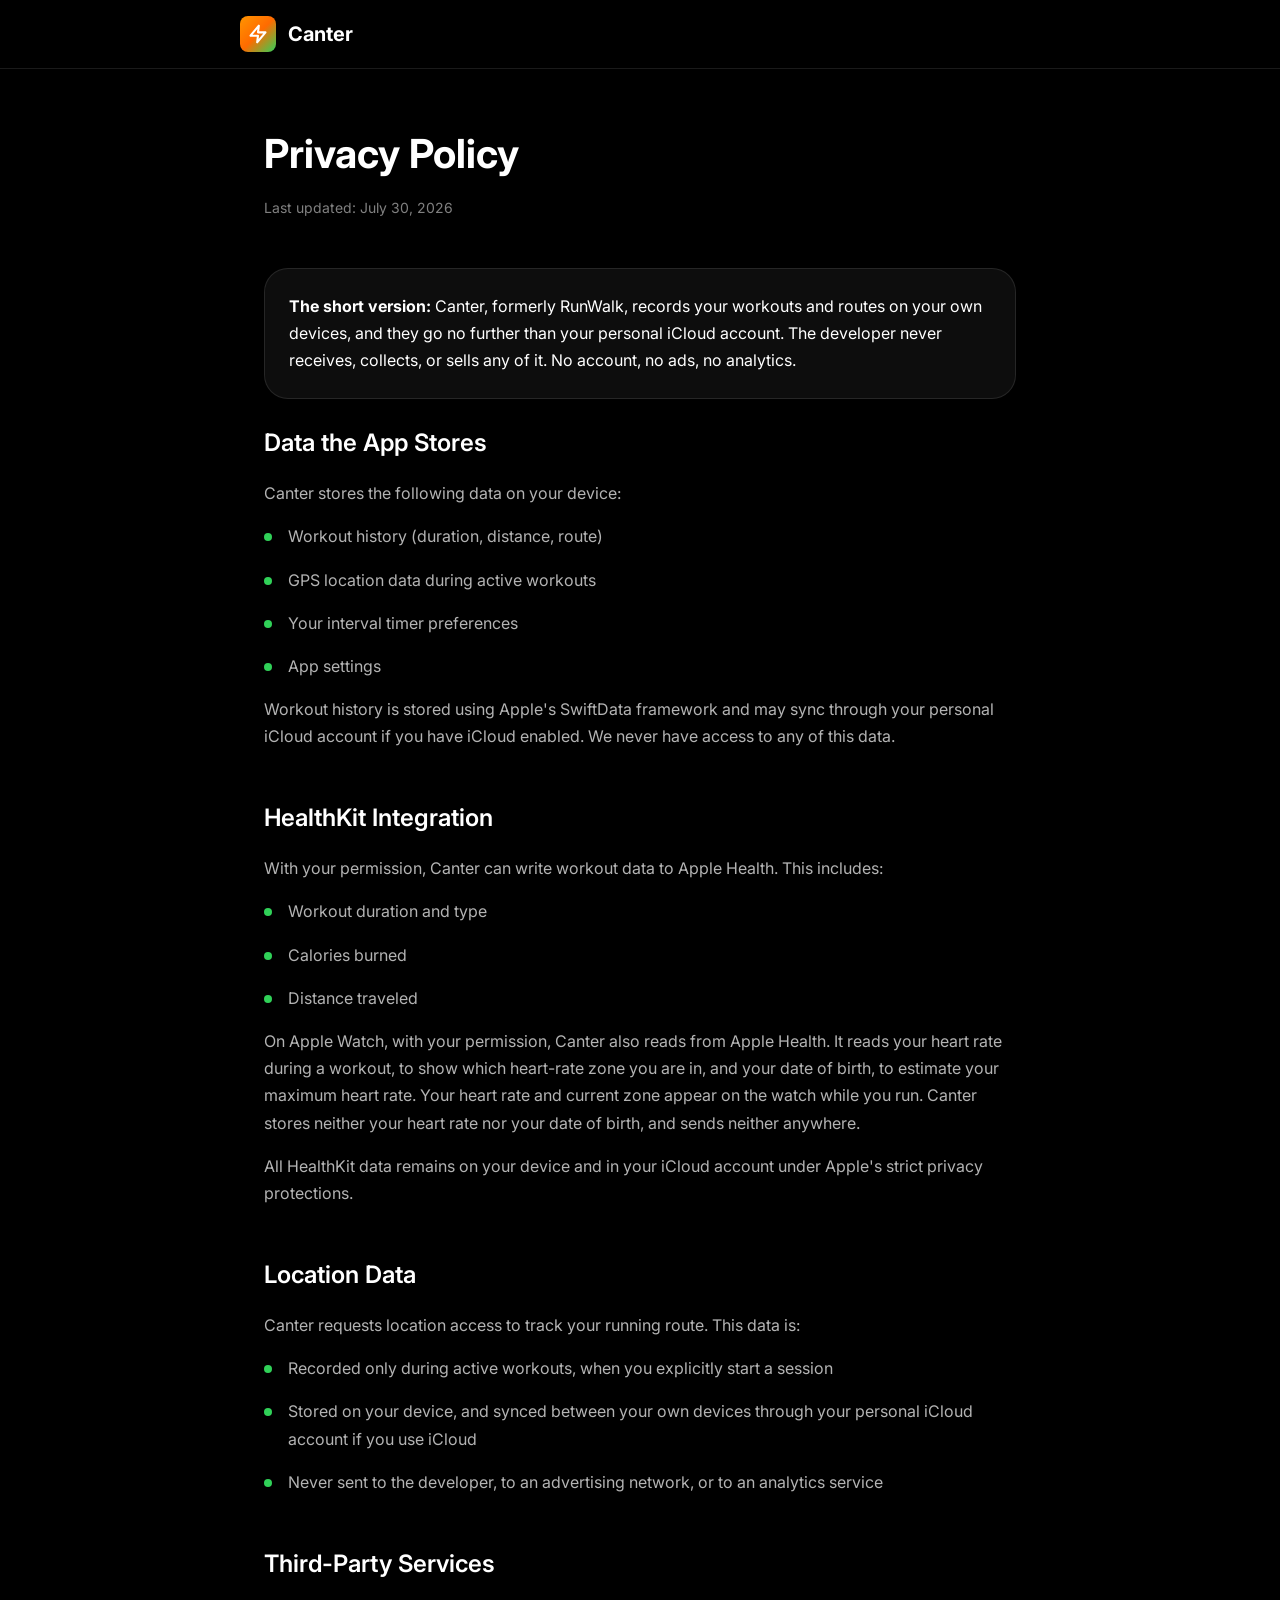
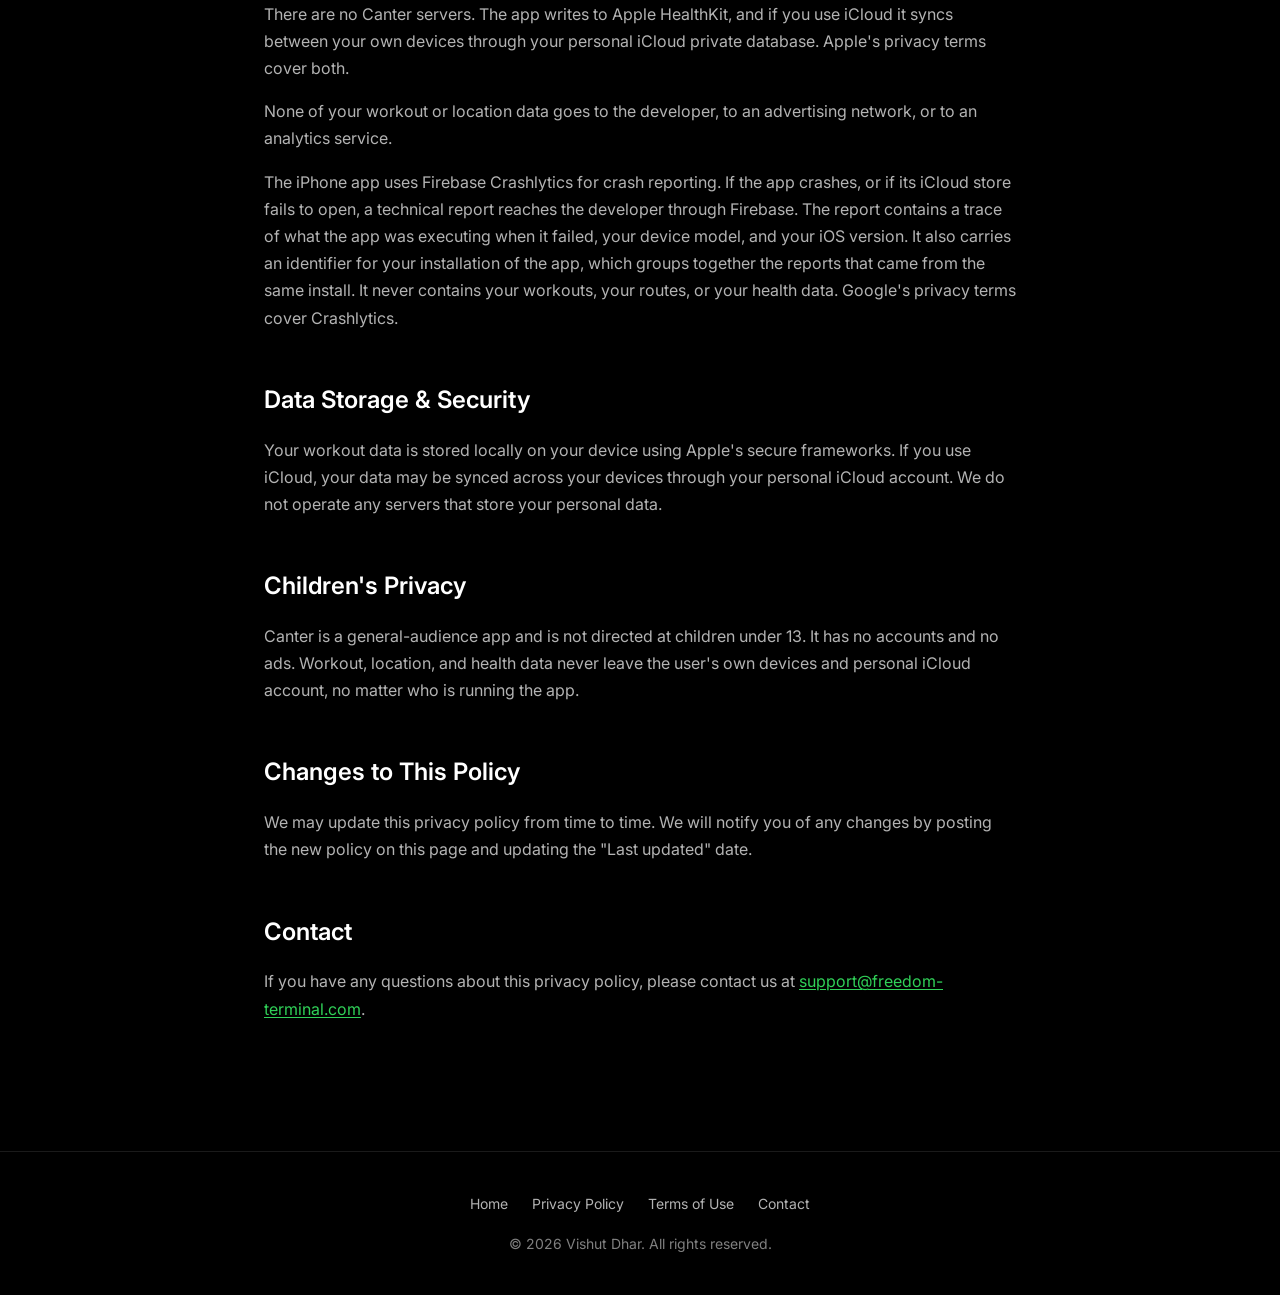
==== commit 9e66de71: "Rename the product to Canter across the site Product name is now Canter everywhere on the site, with" ====
--- a/privacy.html
+++ b/privacy.html
@@ -3,8 +3,8 @@
 <head>
     <meta charset="UTF-8">
     <meta name="viewport" content="width=device-width, initial-scale=1.0">
-    <meta name="description" content="RunWalk Privacy Policy - Learn how we protect your data.">
-    <title>Privacy Policy - RunWalk</title>
+    <meta name="description" content="Canter Privacy Policy - Learn how we protect your data.">
+    <title>Privacy Policy - Canter</title>
 
     <link rel="icon" type="image/png" href="favicon.png">
     <link rel="apple-touch-icon" href="apple-touch-icon.png">
@@ -24,7 +24,7 @@
                         <path d="M13 2L3 14h9l-1 8 10-12h-9l1-8z"/>
                     </svg>
                 </div>
-                RunWalk
+                Canter
             </a>
         </div>
     </nav>
@@ -34,12 +34,12 @@
         <p class="page-updated">Last updated: July 30, 2026</p>
 
         <div class="highlight-box">
-            <p><strong>The short version:</strong> RunWalk records your workouts and routes on your own devices, and they go no further than your personal iCloud account. The developer never receives, collects, or sells any of it. No account, no ads, no analytics.</p>
+            <p><strong>The short version:</strong> Canter, formerly RunWalk, records your workouts and routes on your own devices, and they go no further than your personal iCloud account. The developer never receives, collects, or sells any of it. No account, no ads, no analytics.</p>
         </div>
 
         <section class="section">
             <h2>Data the App Stores</h2>
-            <p>RunWalk stores the following data on your device:</p>
+            <p>Canter stores the following data on your device:</p>
             <ul role="list">
                 <li>Workout history (duration, distance, route)</li>
                 <li>GPS location data during active workouts</li>
@@ -51,19 +51,19 @@
 
         <section class="section">
             <h2>HealthKit Integration</h2>
-            <p>With your permission, RunWalk can write workout data to Apple Health. This includes:</p>
+            <p>With your permission, Canter can write workout data to Apple Health. This includes:</p>
             <ul role="list">
                 <li>Workout duration and type</li>
                 <li>Calories burned</li>
                 <li>Distance traveled</li>
             </ul>
-            <p>On Apple Watch, with your permission, RunWalk also reads from Apple Health. It reads your heart rate during a workout, to show which heart-rate zone you are in, and your date of birth, to estimate your maximum heart rate. Your heart rate and current zone appear on the watch while you run. RunWalk stores neither your heart rate nor your date of birth, and sends neither anywhere.</p>
+            <p>On Apple Watch, with your permission, Canter also reads from Apple Health. It reads your heart rate during a workout, to show which heart-rate zone you are in, and your date of birth, to estimate your maximum heart rate. Your heart rate and current zone appear on the watch while you run. Canter stores neither your heart rate nor your date of birth, and sends neither anywhere.</p>
             <p>All HealthKit data remains on your device and in your iCloud account under Apple's strict privacy protections.</p>
         </section>
 
         <section class="section">
             <h2>Location Data</h2>
-            <p>RunWalk requests location access to track your running route. This data is:</p>
+            <p>Canter requests location access to track your running route. This data is:</p>
             <ul role="list">
                 <li>Recorded only during active workouts, when you explicitly start a session</li>
                 <li>Stored on your device, and synced between your own devices through your personal iCloud account if you use iCloud</li>
@@ -73,7 +73,7 @@
 
         <section class="section">
             <h2>Third-Party Services</h2>
-            <p>There are no RunWalk servers. The app writes to Apple HealthKit, and if you use iCloud it syncs between your own devices through your personal iCloud private database. Apple's privacy terms cover both.</p>
+            <p>There are no Canter servers. The app writes to Apple HealthKit, and if you use iCloud it syncs between your own devices through your personal iCloud private database. Apple's privacy terms cover both.</p>
             <p>None of your workout or location data goes to the developer, to an advertising network, or to an analytics service.</p>
             <p>The iPhone app uses Firebase Crashlytics for crash reporting. If the app crashes, or if its iCloud store fails to open, a technical report reaches the developer through Firebase. The report contains a trace of what the app was executing when it failed, your device model, and your iOS version. It also carries an identifier for your installation of the app, which groups together the reports that came from the same install. It never contains your workouts, your routes, or your health data. Google's privacy terms cover Crashlytics.</p>
         </section>
@@ -85,7 +85,7 @@
 
         <section class="section">
             <h2>Children's Privacy</h2>
-            <p>RunWalk is a general-audience app and is not directed at children under 13. It has no accounts and no ads. Workout, location, and health data never leave the user's own devices and personal iCloud account, no matter who is running the app.</p>
+            <p>Canter is a general-audience app and is not directed at children under 13. It has no accounts and no ads. Workout, location, and health data never leave the user's own devices and personal iCloud account, no matter who is running the app.</p>
         </section>
 
         <section class="section">
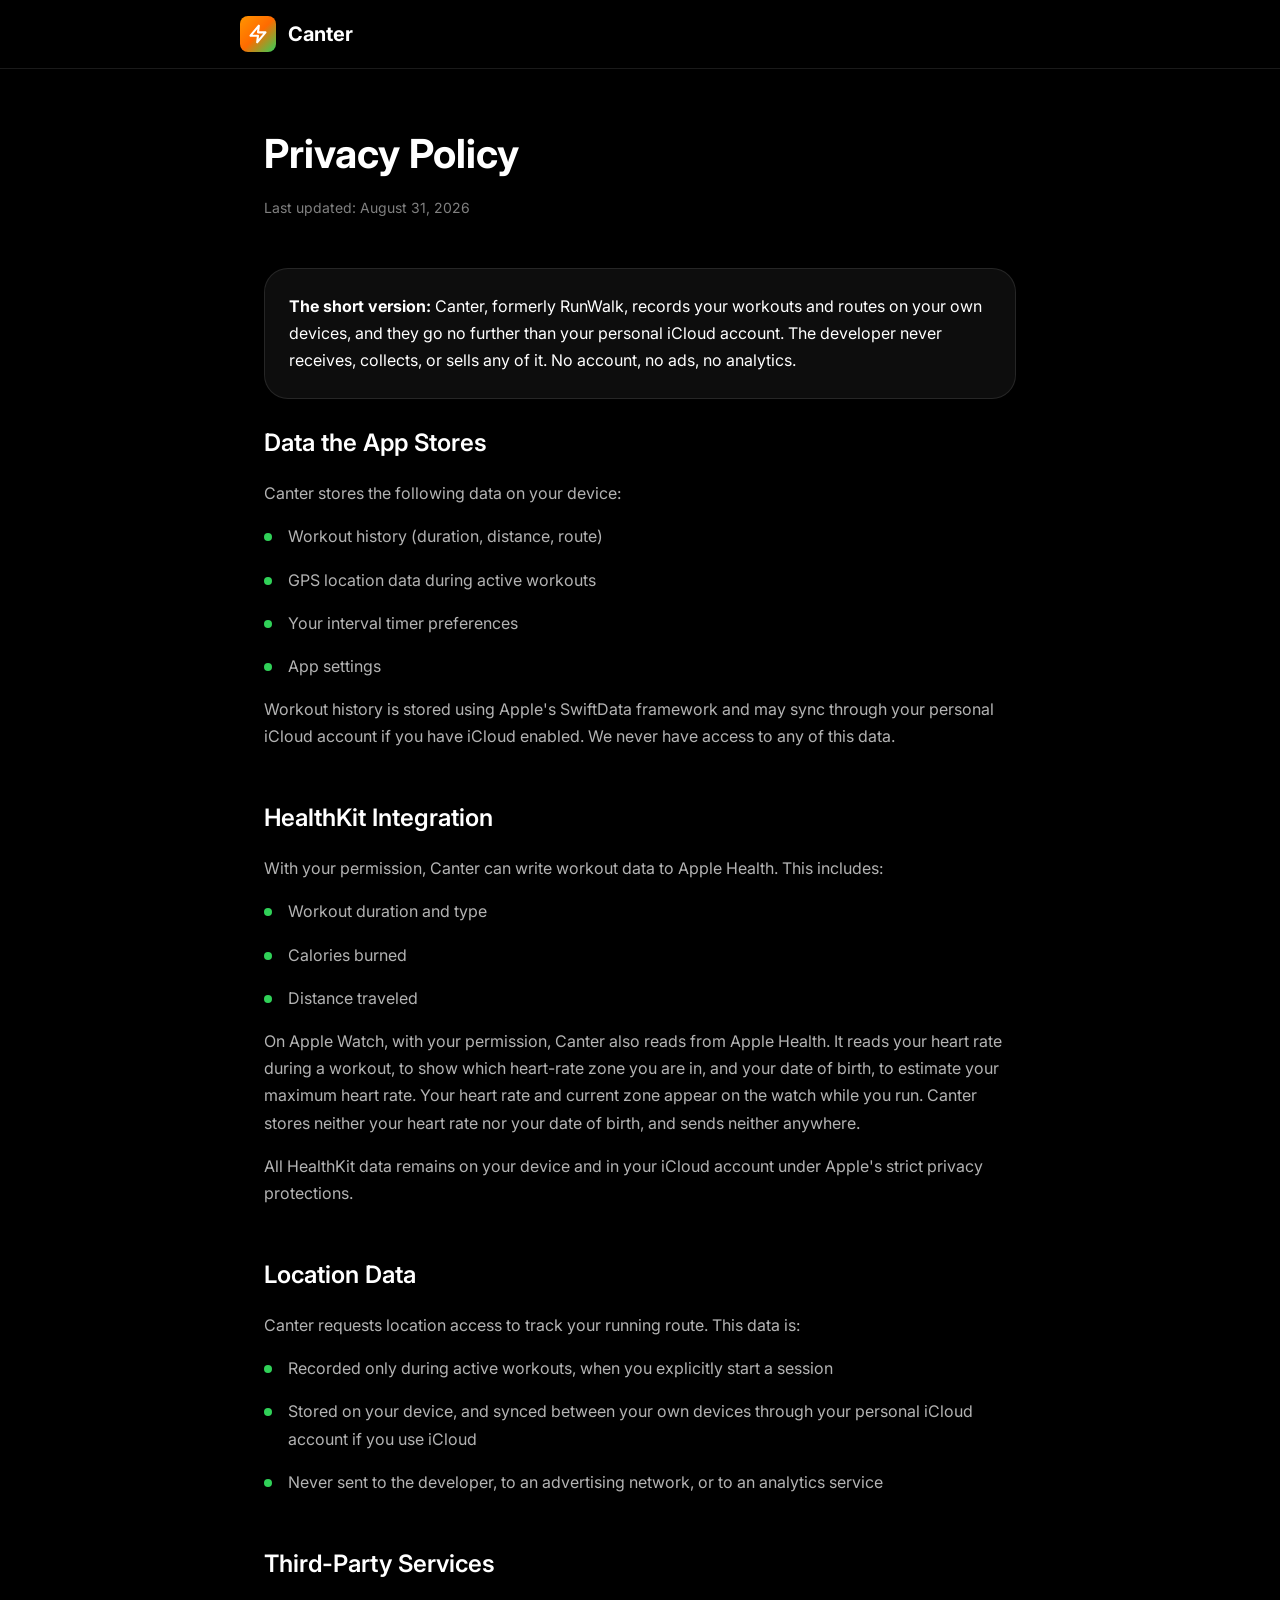
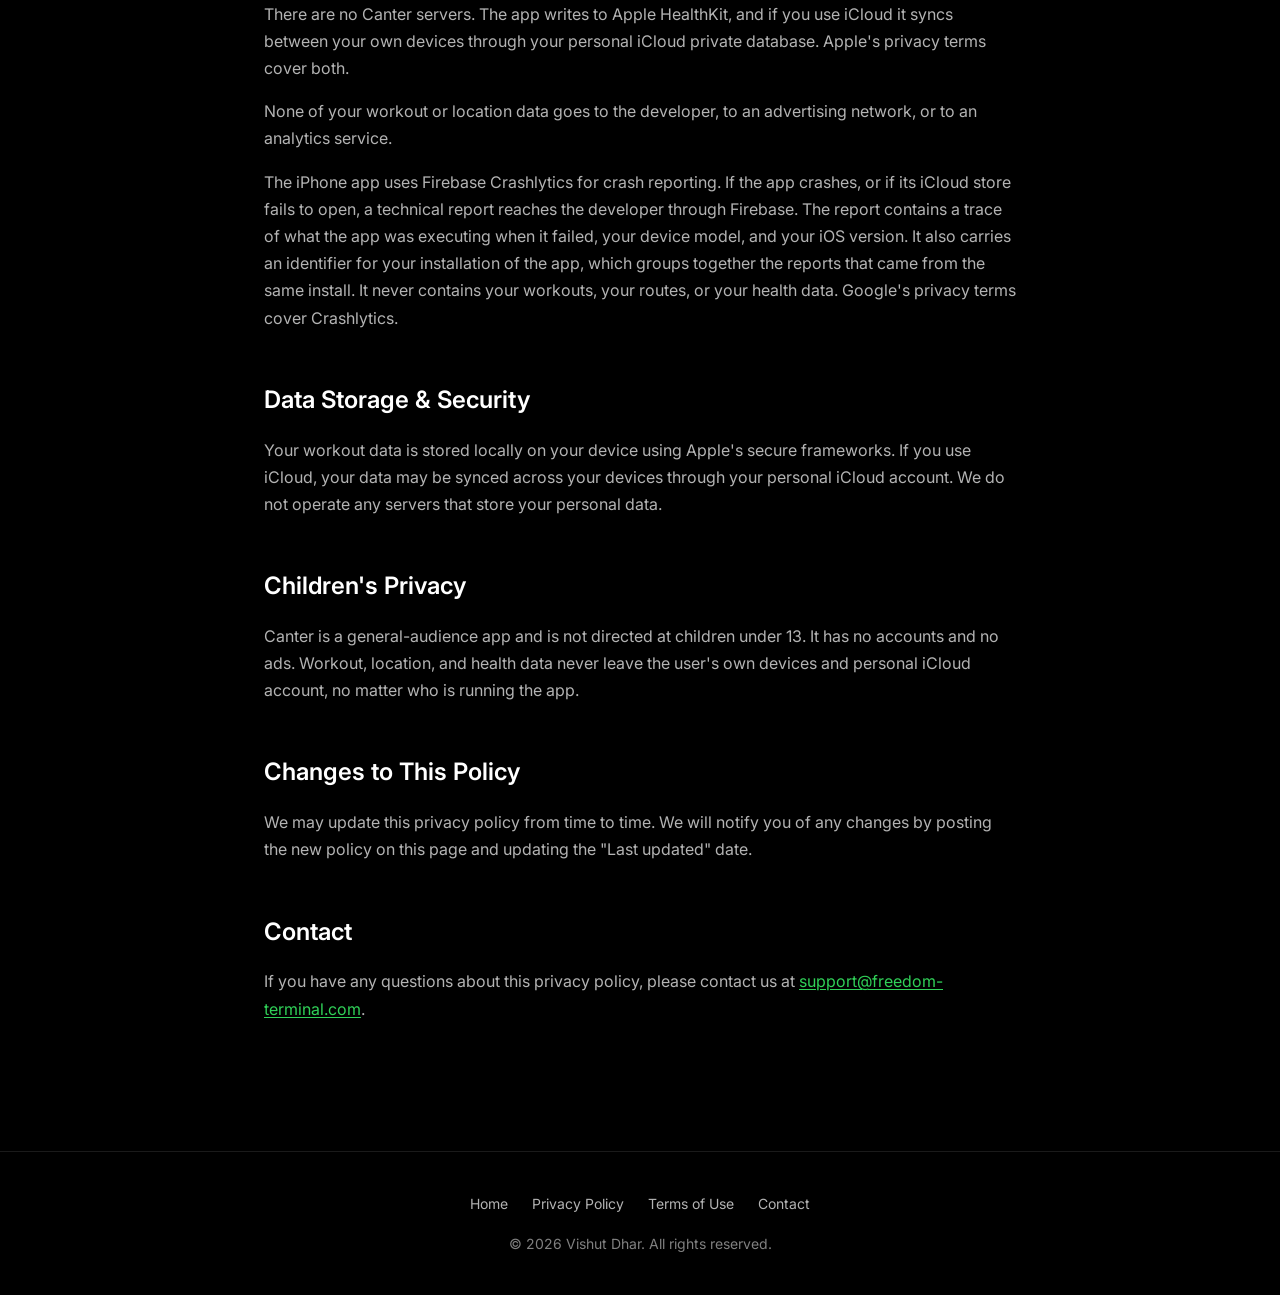
==== commit 427b7e63: "Set the legal page dates and sitemap stamps to the publication day terms.html and privacy.html now s" ====
--- a/privacy.html
+++ b/privacy.html
@@ -31,7 +31,7 @@
 
     <main class="content">
         <h1 class="page-title">Privacy Policy</h1>
-        <p class="page-updated">Last updated: July 30, 2026</p>
+        <p class="page-updated">Last updated: August 31, 2026</p>
 
         <div class="highlight-box">
             <p><strong>The short version:</strong> Canter, formerly RunWalk, records your workouts and routes on your own devices, and they go no further than your personal iCloud account. The developer never receives, collects, or sells any of it. No account, no ads, no analytics.</p>
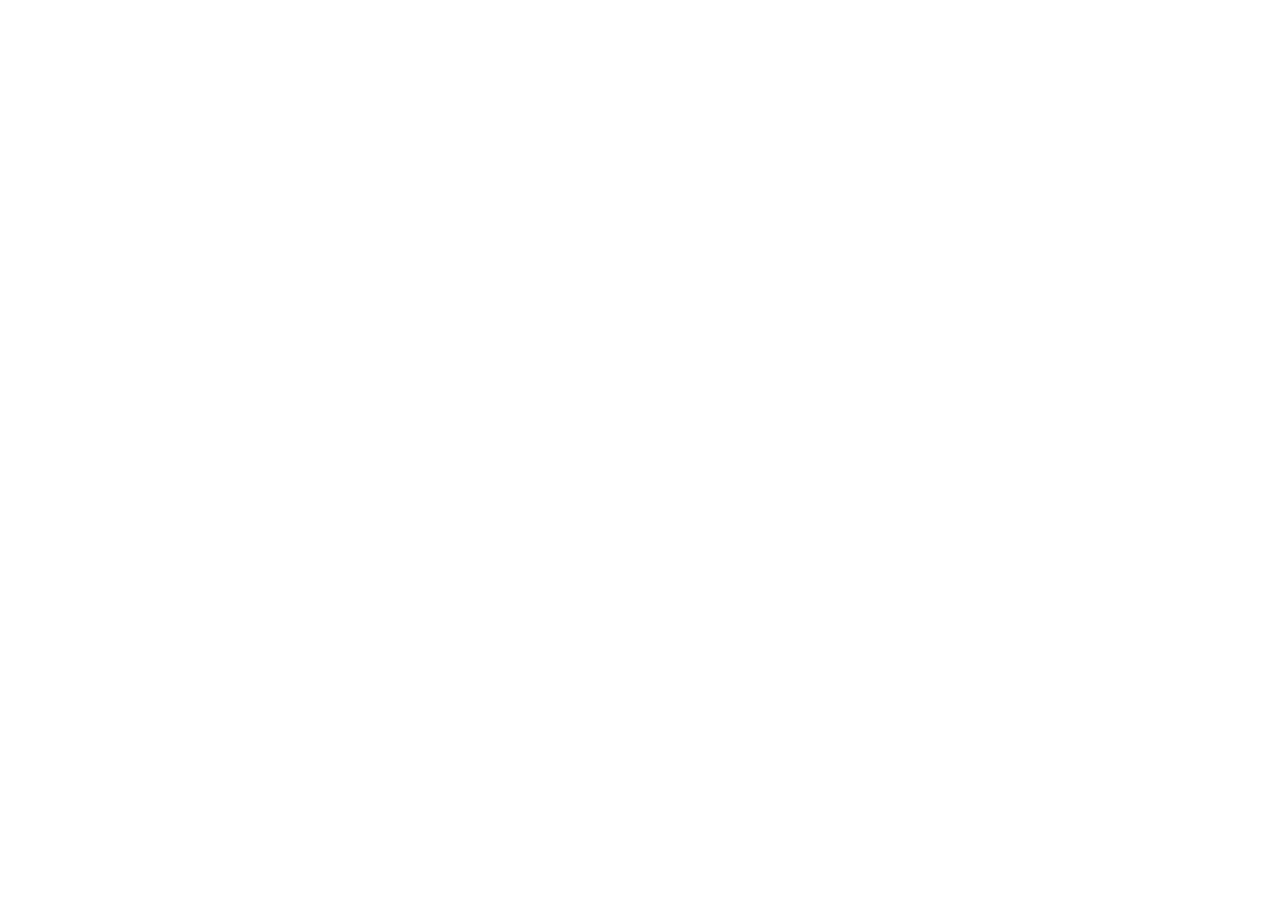
==== commit de5c9558: "Retire the stale privacy page and link the current Canter policy" ====
--- a/privacy.html
+++ b/privacy.html
@@ -3,110 +3,20 @@
 <head>
     <meta charset="UTF-8">
     <meta name="viewport" content="width=device-width, initial-scale=1.0">
-    <meta name="description" content="Canter Privacy Policy - Learn how we protect your data.">
     <title>Privacy Policy - Canter</title>
+    <meta http-equiv="refresh" content="0; url=https://vishutdhar.github.io/runwalk-legal/privacy-policy.html">
+    <meta name="robots" content="noindex">
+    <link rel="canonical" href="https://vishutdhar.github.io/runwalk-legal/privacy-policy.html">
 
     <link rel="icon" type="image/png" href="favicon.png">
     <link rel="apple-touch-icon" href="apple-touch-icon.png">
-
-    <link rel="preconnect" href="https://fonts.googleapis.com">
-    <link rel="preconnect" href="https://fonts.gstatic.com" crossorigin>
-    <link href="https://fonts.googleapis.com/css2?family=Inter:wght@400;600;700&display=swap" rel="stylesheet">
-    <link rel="canonical" href="https://vishutdhar.github.io/runwalk-site/privacy.html">
     <link rel="stylesheet" href="legal.css">
 </head>
 <body>
-    <nav class="nav">
-        <div class="nav-content">
-            <a href="index.html" class="nav-logo">
-                <div class="nav-logo-icon">
-                    <svg width="20" height="20" viewBox="0 0 24 24" fill="none" stroke="white" stroke-width="2.5" stroke-linecap="round" stroke-linejoin="round" aria-hidden="true" focusable="false">
-                        <path d="M13 2L3 14h9l-1 8 10-12h-9l1-8z"/>
-                    </svg>
-                </div>
-                Canter
-            </a>
+    <main class="content">
+        <div class="section">
+            <p>The Canter privacy policy has moved: <a href="https://vishutdhar.github.io/runwalk-legal/privacy-policy.html">https://vishutdhar.github.io/runwalk-legal/privacy-policy.html</a></p>
         </div>
-    </nav>
-
-    <main class="content">
-        <h1 class="page-title">Privacy Policy</h1>
-        <p class="page-updated">Last updated: August 31, 2026</p>
-
-        <div class="highlight-box">
-            <p><strong>The short version:</strong> Canter, formerly RunWalk, records your workouts and routes on your own devices, and they go no further than your personal iCloud account. The developer never receives, collects, or sells any of it. No account, no ads, no analytics.</p>
-        </div>
-
-        <section class="section">
-            <h2>Data the App Stores</h2>
-            <p>Canter stores the following data on your device:</p>
-            <ul role="list">
-                <li>Workout history (duration, distance, route)</li>
-                <li>GPS location data during active workouts</li>
-                <li>Your interval timer preferences</li>
-                <li>App settings</li>
-            </ul>
-            <p>Workout history is stored using Apple's SwiftData framework and may sync through your personal iCloud account if you have iCloud enabled. We never have access to any of this data.</p>
-        </section>
-
-        <section class="section">
-            <h2>HealthKit Integration</h2>
-            <p>With your permission, Canter can write workout data to Apple Health. This includes:</p>
-            <ul role="list">
-                <li>Workout duration and type</li>
-                <li>Calories burned</li>
-                <li>Distance traveled</li>
-            </ul>
-            <p>On Apple Watch, with your permission, Canter also reads from Apple Health. It reads your heart rate during a workout, to show which heart-rate zone you are in, and your date of birth, to estimate your maximum heart rate. Your heart rate and current zone appear on the watch while you run. Canter stores neither your heart rate nor your date of birth, and sends neither anywhere.</p>
-            <p>All HealthKit data remains on your device and in your iCloud account under Apple's strict privacy protections.</p>
-        </section>
-
-        <section class="section">
-            <h2>Location Data</h2>
-            <p>Canter requests location access to track your running route. This data is:</p>
-            <ul role="list">
-                <li>Recorded only during active workouts, when you explicitly start a session</li>
-                <li>Stored on your device, and synced between your own devices through your personal iCloud account if you use iCloud</li>
-                <li>Never sent to the developer, to an advertising network, or to an analytics service</li>
-            </ul>
-        </section>
-
-        <section class="section">
-            <h2>Third-Party Services</h2>
-            <p>There are no Canter servers. The app writes to Apple HealthKit, and if you use iCloud it syncs between your own devices through your personal iCloud private database. Apple's privacy terms cover both.</p>
-            <p>None of your workout or location data goes to the developer, to an advertising network, or to an analytics service.</p>
-            <p>The iPhone app uses Firebase Crashlytics for crash reporting. If the app crashes, or if its iCloud store fails to open, a technical report reaches the developer through Firebase. The report contains a trace of what the app was executing when it failed, your device model, and your iOS version. It also carries an identifier for your installation of the app, which groups together the reports that came from the same install. It never contains your workouts, your routes, or your health data. Google's privacy terms cover Crashlytics.</p>
-        </section>
-
-        <section class="section">
-            <h2>Data Storage & Security</h2>
-            <p>Your workout data is stored locally on your device using Apple's secure frameworks. If you use iCloud, your data may be synced across your devices through your personal iCloud account. We do not operate any servers that store your personal data.</p>
-        </section>
-
-        <section class="section">
-            <h2>Children's Privacy</h2>
-            <p>Canter is a general-audience app and is not directed at children under 13. It has no accounts and no ads. Workout, location, and health data never leave the user's own devices and personal iCloud account, no matter who is running the app.</p>
-        </section>
-
-        <section class="section">
-            <h2>Changes to This Policy</h2>
-            <p>We may update this privacy policy from time to time. We will notify you of any changes by posting the new policy on this page and updating the "Last updated" date.</p>
-        </section>
-
-        <section class="section">
-            <h2>Contact</h2>
-            <p>If you have any questions about this privacy policy, please contact us at <a href="mailto:support@freedom-terminal.com">support@freedom-terminal.com</a>.</p>
-        </section>
     </main>
-
-    <footer class="footer">
-        <div class="footer-links">
-            <a href="index.html" class="footer-link">Home</a>
-            <a href="privacy.html" class="footer-link">Privacy Policy</a>
-            <a href="terms.html" class="footer-link">Terms of Use</a>
-            <a href="mailto:support@freedom-terminal.com" class="footer-link">Contact</a>
-        </div>
-        <p class="footer-copyright">&copy; 2026 Vishut Dhar. All rights reserved.</p>
-    </footer>
 </body>
 </html>
